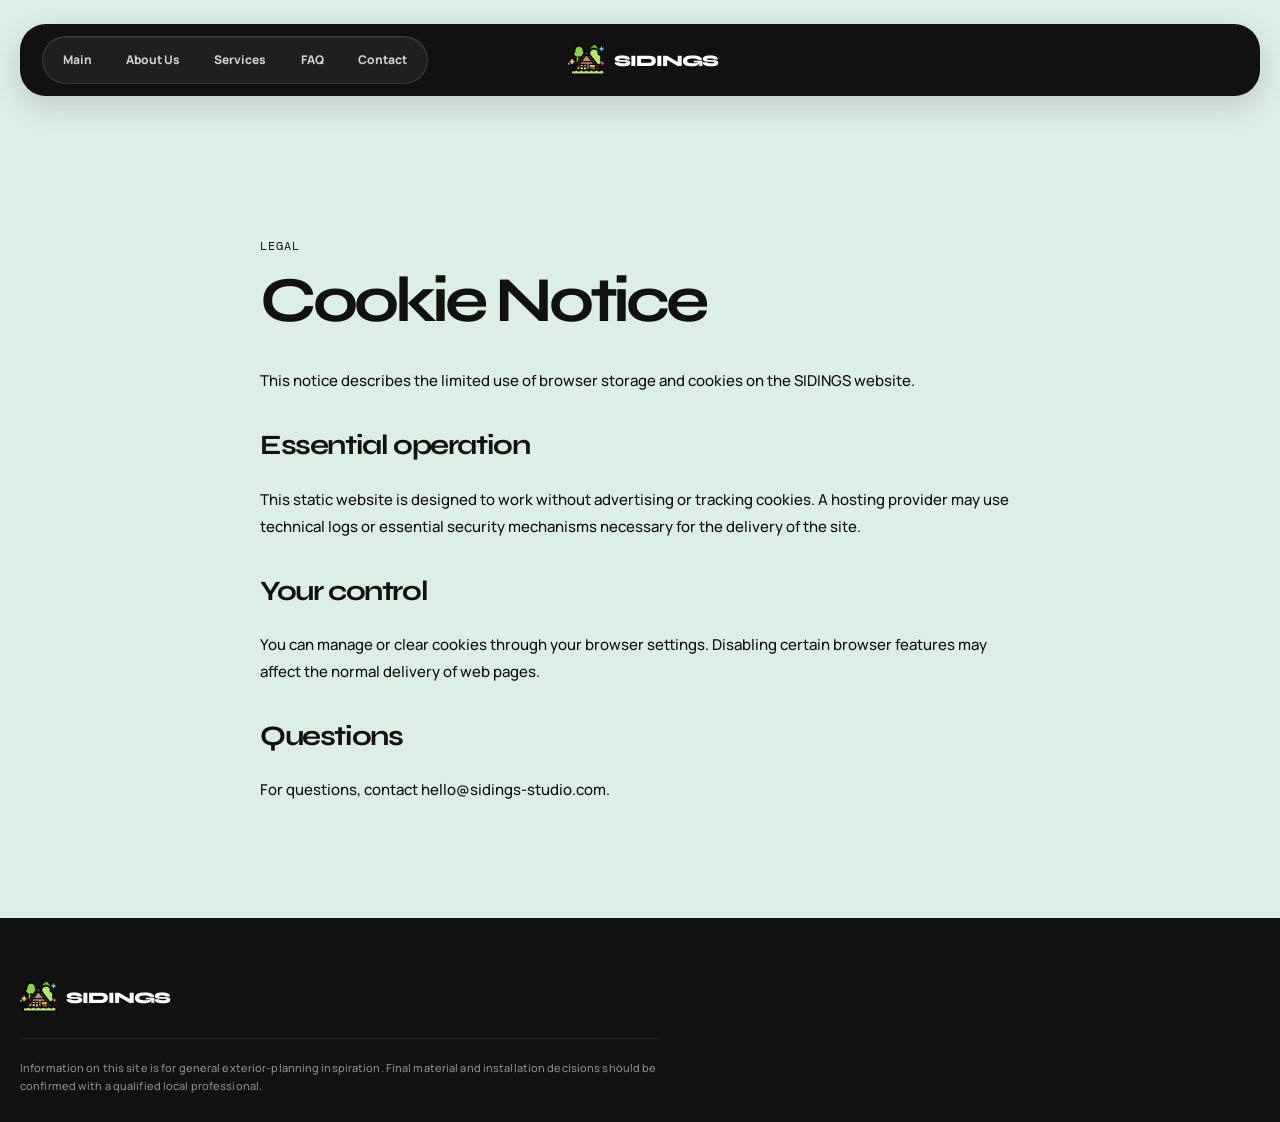
==== cookies.html @ 1903ebdb "+" ====
<!doctype html><html lang="en"><head><meta charset="utf-8"><meta name="viewport" content="width=device-width,initial-scale=1"><link rel="icon" data-favicon href="[data-uri]"><link rel="stylesheet" href="assets/css/global.css"><link rel="stylesheet" href="assets/css/legal.css"><script src="config/config.js"></script><script defer src="assets/js/global.js"></script><title>Cookies</title></head><body data-page-title="Cookies"><header class="site-header"><div class="container"><div class="header-wrap"><nav class="nav"><a href="index.html">Main</a><a href="index.html#about">About Us</a><a href="installation.html">Services</a><a href="index.html#faq">FAQ</a><a href="index.html#contact">Contact</a></nav><a class="brand" href="index.html"><img data-logo src="[data-uri]" alt=""><span data-company></span></a><div class="header-actions"><button class="mobile-toggle" aria-label="Menu">☰</button></div></div></div></header><main class="legal"><div class="container content"><p class="eyebrow">Legal</p><h1 class="title">Cookie Notice</h1><p>This notice describes the limited use of browser storage and cookies on the <span data-company></span> website.</p><h2>Essential operation</h2><p>This static website is designed to work without advertising or tracking cookies. A hosting provider may use technical logs or essential security mechanisms necessary for the delivery of the site.</p><h2>Your control</h2><p>You can manage or clear cookies through your browser settings. Disabling certain browser features may affect the normal delivery of web pages.</p><h2>Questions</h2><p>For questions, contact <a data-email></a>.</p></div></main><footer class="site-footer"><div class="container"><a class="brand" href="index.html"><img data-logo src="[data-uri]" alt=""><span data-company></span></a><p class="disclaimer" data-disclaimer></p></div></footer></body></html>
---- assets/css/global.css ----
@import url('https://fonts.googleapis.com/css2?family=DM+Mono&family=Manrope:wght@400;500;600;700;800&family=Syne:wght@500;600;700;800&display=swap');

:root{--ink:#101110;--foam:#dcefe4;--green:#BCE290;--pink:#F3D3D7;--blue:#B4DBF1;--white:#fff;--line:rgba(16,17,16,.18);--radius:28px;--serif:'Syne',sans-serif;--sans:'Manrope',sans-serif;--mono:'DM Mono',monospace}
*{box-sizing:border-box}html{scroll-behavior:smooth;scroll-padding-top:104px;overflow-x:clip}body{margin:0;background:var(--foam);color:var(--ink);font:500 15px/1.5 var(--sans);overflow-x:clip}body.nav-open{overflow:hidden}a{color:inherit;text-decoration:none}button,input,textarea{font:inherit}button{cursor:pointer;border:0}button:disabled{cursor:not-allowed;opacity:.65}.container{width:min(1480px,calc(100% - 40px));margin:auto}.eyebrow{font:12px var(--mono);text-transform:uppercase;letter-spacing:.09em}.title{font:700 clamp(35px,5vw,80px)/.98 var(--serif);letter-spacing:-.065em;margin:0}.copy{max-width:600px;font-size:16px;line-height:1.65}.section{padding:clamp(64px,8vw,128px) 0;overflow:hidden}.section.white{background:#fff}.section.ink{background:var(--ink);color:#fff}.pill{display:inline-flex;align-items:center;gap:10px;padding:12px 19px;border-radius:999px;background:var(--green);color:var(--ink);font-size:12px;font-weight:800;text-transform:uppercase;letter-spacing:.04em;transition:padding .28s,background .28s,transform .28s}.pill:hover{padding-inline:26px;transform:translateX(3px);background:var(--blue)}.pill.dark{background:var(--ink);color:#fff}.pill.pink{background:var(--pink)}
/* shared shell */
.site-header{position:-webkit-sticky;position:sticky;top:12px;z-index:1000;padding-top:12px;pointer-events:none}.header-wrap{height:72px;background:var(--ink);border-radius:26px;display:grid;grid-template-columns:1fr auto 1fr;align-items:center;padding:0 16px 0 22px;color:#fff;box-shadow:0 10px 30px rgba(0,0,0,.14);pointer-events:auto;transition:height .25s,border-radius .25s}.site-header.compact .header-wrap{height:58px;border-radius:22px}.nav{justify-self:start;width:max-content;max-width:100%;display:flex;gap:6px;align-items:center;padding:6px;border:1px solid rgba(255,255,255,.12);border-radius:999px;background:rgba(255,255,255,.06);box-shadow:inset 0 1px 0 rgba(255,255,255,.08)}.nav a,.drop-trigger{display:inline-flex;align-items:center;justify-content:center;min-height:34px;padding:0 clamp(10px,1.1vw,17px);border-radius:999px;background:transparent;color:rgba(255,255,255,.78);font-size:12px;font-weight:800;line-height:1;white-space:nowrap;transition:background .22s,color .22s,box-shadow .22s,transform .22s}.nav a:hover,.drop-trigger:hover,.nav a:focus-visible,.drop-trigger:focus-visible{background:#fff;color:var(--ink);box-shadow:0 8px 20px rgba(0,0,0,.18);outline:0;transform:translateY(-1px)}.nav a:nth-child(3n+1):hover{color:var(--ink)}.nav a:nth-child(3n+2):hover{color:var(--ink)}.nav a:nth-child(3n):hover,.drop-trigger:hover{color:var(--ink)}.brand{display:flex;align-items:center;gap:8px;font:800 16px var(--serif);letter-spacing:-.06em}.brand img{height:38px;width:38px}.header-actions{justify-self:end;display:flex;align-items:center;gap:10px}.header-cta{padding:9px 14px;font-size:10px}.search{height:36px;width:42px;border-radius:999px;background:var(--blue);color:var(--ink);font-size:17px}.dropdown{position:relative}.drop-menu{position:absolute;top:44px;left:0;width:198px;padding:8px;background:#fff;color:var(--ink);border:1px solid rgba(16,17,16,.1);border-radius:18px;box-shadow:0 18px 42px rgba(0,0,0,.18);opacity:0;transform:translateY(-7px);pointer-events:none;transition:.24s}.dropdown:hover .drop-menu,.dropdown:focus-within .drop-menu,.dropdown.open .drop-menu{opacity:1;transform:none;pointer-events:auto}.drop-menu a{display:flex;justify-content:flex-start;padding:10px 12px;font-size:12px;color:var(--ink)}.drop-menu a:hover,.drop-menu a:focus-visible{background:var(--foam);box-shadow:none;transform:none}.mobile-toggle{display:none}.site-footer{background:var(--ink);color:#fff;padding:60px 0 28px}.foot-grid{display:grid;grid-template-columns:1.8fr 1fr 1fr 1.5fr;gap:35px}.foot-grid .brand{font-size:30px}.foot-grid .brand img{width:54px;height:54px}.footer-nav{display:grid;gap:8px;font-size:13px}.footer-label{color:var(--blue);font:11px var(--mono);text-transform:uppercase}.disclaimer{margin:22px 0 0;padding-top:20px;border-top:1px solid rgba(255,255,255,.08);max-width:640px;font-size:11px;line-height:1.6;letter-spacing:.01em;color:#8a8a8a}.foot-bottom{margin-top:45px;padding-top:17px;border-top:1px solid #444;display:flex;justify-content:space-between;color:#aaa;font-size:11px}

@media(max-width:850px){html{scroll-padding-top:78px}.container{width:min(100% - 24px,1480px)}.site-header{top:0;padding-top:7px}.header-wrap{height:59px;padding:0 12px;grid-template-columns:1fr auto 1fr}.nav{display:none;position:absolute;top:67px;left:0;right:0;width:auto;max-width:none;background:var(--ink);padding:20px;border-radius:18px;flex-direction:column;align-items:flex-start}.nav.open{display:flex}.nav.open .dropdown{width:100%}.nav.open .drop-menu{position:static;width:100%;margin-top:6px}.mobile-toggle{display:block;background:none;color:#fff;font-size:21px}.header-actions .header-cta{display:none}.brand img{height:34px}.foot-grid{grid-template-columns:1fr 1fr;gap:28px}.foot-grid>div:first-child{grid-column:1/-1}}@media(max-width:480px){.header-actions{gap:2px}.search{width:35px;height:33px}.brand{font-size:14px}.foot-grid{grid-template-columns:1fr}.foot-bottom{gap:8px;flex-direction:column}.title{font-size:39px}}
---- assets/css/legal.css ----
/* legal */
.legal{padding:140px 0 100px}.legal .content{max-width:760px}.legal h1{margin-bottom:35px}.legal h2{font:700 28px var(--serif);letter-spacing:-.05em;margin-top:34px}.legal p{line-height:1.8}

@media(max-width:850px){.legal{padding-top:110px}}
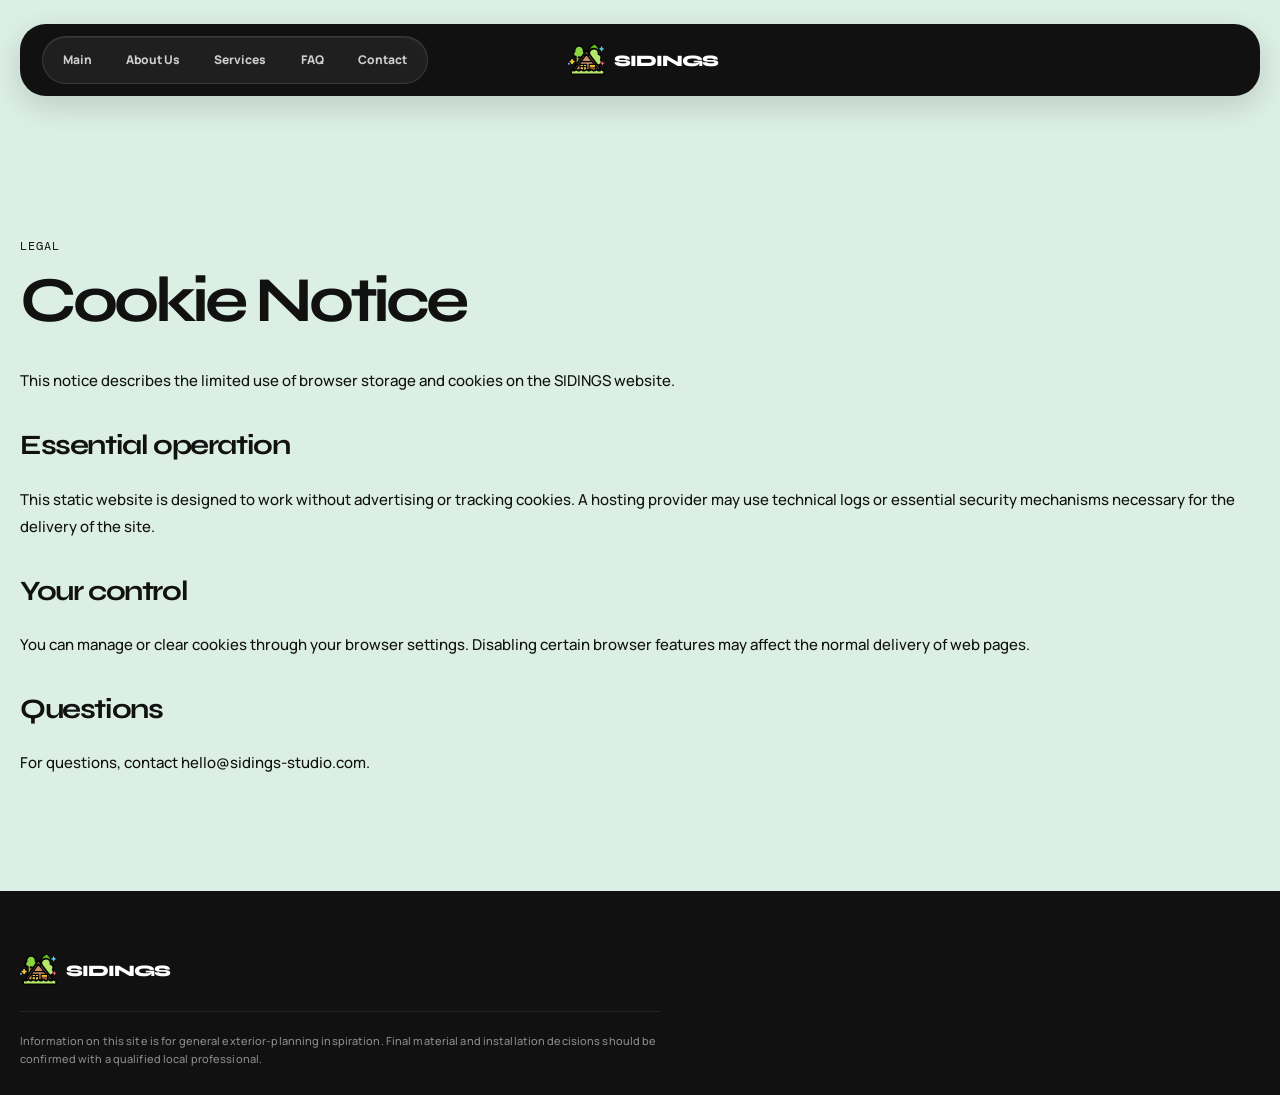
==== commit e1804f3f: "+" ====
--- a/cookies.html
+++ b/cookies.html
@@ -1 +1 @@
-<!doctype html><html lang="en"><head><meta charset="utf-8"><meta name="viewport" content="width=device-width,initial-scale=1"><link rel="icon" data-favicon href="[data-uri]"><link rel="stylesheet" href="assets/css/global.css"><link rel="stylesheet" href="assets/css/legal.css"><script src="config/config.js"></script><script defer src="assets/js/global.js"></script><title>Cookies</title></head><body data-page-title="Cookies"><header class="site-header"><div class="container"><div class="header-wrap"><nav class="nav"><a href="index.html">Main</a><a href="index.html#about">About Us</a><a href="installation.html">Services</a><a href="index.html#faq">FAQ</a><a href="index.html#contact">Contact</a></nav><a class="brand" href="index.html"><img data-logo src="[data-uri]" alt=""><span data-company></span></a><div class="header-actions"><button class="mobile-toggle" aria-label="Menu">☰</button></div></div></div></header><main class="legal"><div class="container content"><p class="eyebrow">Legal</p><h1 class="title">Cookie Notice</h1><p>This notice describes the limited use of browser storage and cookies on the <span data-company></span> website.</p><h2>Essential operation</h2><p>This static website is designed to work without advertising or tracking cookies. A hosting provider may use technical logs or essential security mechanisms necessary for the delivery of the site.</p><h2>Your control</h2><p>You can manage or clear cookies through your browser settings. Disabling certain browser features may affect the normal delivery of web pages.</p><h2>Questions</h2><p>For questions, contact <a data-email></a>.</p></div></main><footer class="site-footer"><div class="container"><a class="brand" href="index.html"><img data-logo src="[data-uri]" alt=""><span data-company></span></a><p class="disclaimer" data-disclaimer></p></div></footer></body></html>
+<!doctype html><html lang="en"><head><meta charset="utf-8"><meta name="viewport" content="width=device-width,initial-scale=1"><link rel="icon" data-favicon href="assets/icons/favicon.svg"><link rel="preconnect" href="https://fonts.googleapis.com"><link rel="preconnect" href="https://fonts.gstatic.com" crossorigin><link rel="stylesheet" href="https://fonts.googleapis.com/css2?family=DM+Mono&family=Manrope:wght@500;700;800&family=Syne:wght@600;700;800&display=swap"><link rel="stylesheet" href="assets/css/global.css"><link rel="stylesheet" href="assets/css/legal.css"><script defer src="config/config.js"></script><script defer src="assets/js/global.js"></script><title>Cookies</title></head><body data-page-title="Cookies"><header class="site-header"><div class="container"><div class="header-wrap"><nav class="nav"><a href="index.html">Main</a><a href="index.html#about">About Us</a><div class="dropdown"><button class="drop-trigger" type="button">Services</button><div class="drop-menu"><a href="installation.html">Siding Installation</a><a href="repair.html">Siding Repair</a></div></div><a href="index.html#faq">FAQ</a><a href="index.html#contact">Contact</a></nav><a class="brand" href="index.html"><img data-logo src="assets/icons/logo.svg" width="38" height="38" alt=""><span data-company>SIDINGS</span></a><div class="header-actions"><button class="mobile-toggle" type="button" aria-label="Menu">☰</button></div></div></div></header><main class="legal"><div class="container content"><p class="eyebrow">Legal</p><h1 class="title">Cookie Notice</h1><p>This notice describes the limited use of browser storage and cookies on the <span data-company>SIDINGS</span> website.</p><h2>Essential operation</h2><p>This static website is designed to work without advertising or tracking cookies. A hosting provider may use technical logs or essential security mechanisms necessary for the delivery of the site.</p><h2>Your control</h2><p>You can manage or clear cookies through your browser settings. Disabling certain browser features may affect the normal delivery of web pages.</p><h2>Questions</h2><p>For questions, contact <a data-email></a>.</p></div></main><footer class="site-footer"><div class="container"><a class="brand" href="index.html"><img data-logo src="assets/icons/logo.svg" width="38" height="38" loading="lazy" alt=""><span data-company>SIDINGS</span></a><p class="disclaimer" data-disclaimer></p></div></footer></body></html>
--- a/assets/css/global.css
+++ b/assets/css/global.css
@@ -1,8 +1,12 @@
-@import url('https://fonts.googleapis.com/css2?family=DM+Mono&family=Manrope:wght@400;500;600;700;800&family=Syne:wght@500;600;700;800&display=swap');
-
 :root{--ink:#101110;--foam:#dcefe4;--green:#BCE290;--pink:#F3D3D7;--blue:#B4DBF1;--white:#fff;--line:rgba(16,17,16,.18);--radius:28px;--serif:'Syne',sans-serif;--sans:'Manrope',sans-serif;--mono:'DM Mono',monospace}
 *{box-sizing:border-box}html{scroll-behavior:smooth;scroll-padding-top:104px;overflow-x:clip}body{margin:0;background:var(--foam);color:var(--ink);font:500 15px/1.5 var(--sans);overflow-x:clip}body.nav-open{overflow:hidden}a{color:inherit;text-decoration:none}button,input,textarea{font:inherit}button{cursor:pointer;border:0}button:disabled{cursor:not-allowed;opacity:.65}.container{width:min(1480px,calc(100% - 40px));margin:auto}.eyebrow{font:12px var(--mono);text-transform:uppercase;letter-spacing:.09em}.title{font:700 clamp(35px,5vw,80px)/.98 var(--serif);letter-spacing:-.065em;margin:0}.copy{max-width:600px;font-size:16px;line-height:1.65}.section{padding:clamp(64px,8vw,128px) 0;overflow:hidden}.section.white{background:#fff}.section.ink{background:var(--ink);color:#fff}.pill{display:inline-flex;align-items:center;gap:10px;padding:12px 19px;border-radius:999px;background:var(--green);color:var(--ink);font-size:12px;font-weight:800;text-transform:uppercase;letter-spacing:.04em;transition:padding .28s,background .28s,transform .28s}.pill:hover{padding-inline:26px;transform:translateX(3px);background:var(--blue)}.pill.dark{background:var(--ink);color:#fff}.pill.pink{background:var(--pink)}
 /* shared shell */
 .site-header{position:-webkit-sticky;position:sticky;top:12px;z-index:1000;padding-top:12px;pointer-events:none}.header-wrap{height:72px;background:var(--ink);border-radius:26px;display:grid;grid-template-columns:1fr auto 1fr;align-items:center;padding:0 16px 0 22px;color:#fff;box-shadow:0 10px 30px rgba(0,0,0,.14);pointer-events:auto;transition:height .25s,border-radius .25s}.site-header.compact .header-wrap{height:58px;border-radius:22px}.nav{justify-self:start;width:max-content;max-width:100%;display:flex;gap:6px;align-items:center;padding:6px;border:1px solid rgba(255,255,255,.12);border-radius:999px;background:rgba(255,255,255,.06);box-shadow:inset 0 1px 0 rgba(255,255,255,.08)}.nav a,.drop-trigger{display:inline-flex;align-items:center;justify-content:center;min-height:34px;padding:0 clamp(10px,1.1vw,17px);border-radius:999px;background:transparent;color:rgba(255,255,255,.78);font-size:12px;font-weight:800;line-height:1;white-space:nowrap;transition:background .22s,color .22s,box-shadow .22s,transform .22s}.nav a:hover,.drop-trigger:hover,.nav a:focus-visible,.drop-trigger:focus-visible{background:#fff;color:var(--ink);box-shadow:0 8px 20px rgba(0,0,0,.18);outline:0;transform:translateY(-1px)}.nav a:nth-child(3n+1):hover{color:var(--ink)}.nav a:nth-child(3n+2):hover{color:var(--ink)}.nav a:nth-child(3n):hover,.drop-trigger:hover{color:var(--ink)}.brand{display:flex;align-items:center;gap:8px;font:800 16px var(--serif);letter-spacing:-.06em}.brand img{height:38px;width:38px}.header-actions{justify-self:end;display:flex;align-items:center;gap:10px}.header-cta{padding:9px 14px;font-size:10px}.search{height:36px;width:42px;border-radius:999px;background:var(--blue);color:var(--ink);font-size:17px}.dropdown{position:relative}.drop-menu{position:absolute;top:44px;left:0;width:198px;padding:8px;background:#fff;color:var(--ink);border:1px solid rgba(16,17,16,.1);border-radius:18px;box-shadow:0 18px 42px rgba(0,0,0,.18);opacity:0;transform:translateY(-7px);pointer-events:none;transition:.24s}.dropdown:hover .drop-menu,.dropdown:focus-within .drop-menu,.dropdown.open .drop-menu{opacity:1;transform:none;pointer-events:auto}.drop-menu a{display:flex;justify-content:flex-start;padding:10px 12px;font-size:12px;color:var(--ink)}.drop-menu a:hover,.drop-menu a:focus-visible{background:var(--foam);box-shadow:none;transform:none}.mobile-toggle{display:none}.site-footer{background:var(--ink);color:#fff;padding:60px 0 28px}.foot-grid{display:grid;grid-template-columns:1.8fr 1fr 1fr 1.5fr;gap:35px}.foot-grid .brand{font-size:30px}.foot-grid .brand img{width:54px;height:54px}.footer-nav{display:grid;gap:8px;font-size:13px}.footer-label{color:var(--blue);font:11px var(--mono);text-transform:uppercase}.disclaimer{margin:22px 0 0;padding-top:20px;border-top:1px solid rgba(255,255,255,.08);max-width:640px;font-size:11px;line-height:1.6;letter-spacing:.01em;color:#8a8a8a}.foot-bottom{margin-top:45px;padding-top:17px;border-top:1px solid #444;display:flex;justify-content:space-between;color:#aaa;font-size:11px}
 
 @media(max-width:850px){html{scroll-padding-top:78px}.container{width:min(100% - 24px,1480px)}.site-header{top:0;padding-top:7px}.header-wrap{height:59px;padding:0 12px;grid-template-columns:1fr auto 1fr}.nav{display:none;position:absolute;top:67px;left:0;right:0;width:auto;max-width:none;background:var(--ink);padding:20px;border-radius:18px;flex-direction:column;align-items:flex-start}.nav.open{display:flex}.nav.open .dropdown{width:100%}.nav.open .drop-menu{position:static;width:100%;margin-top:6px}.mobile-toggle{display:block;background:none;color:#fff;font-size:21px}.header-actions .header-cta{display:none}.brand img{height:34px}.foot-grid{grid-template-columns:1fr 1fr;gap:28px}.foot-grid>div:first-child{grid-column:1/-1}}@media(max-width:480px){.header-actions{gap:2px}.search{width:35px;height:33px}.brand{font-size:14px}.foot-grid{grid-template-columns:1fr}.foot-bottom{gap:8px;flex-direction:column}.title{font-size:39px}}
+
+img,svg,video,canvas{max-width:100%}img,video{height:auto}.container,.header-wrap,.nav,.dropdown,.drop-menu,.foot-grid,.footer-nav{min-width:0}a,button,input,textarea,select{max-width:100%;overflow-wrap:anywhere}input,textarea,select{width:100%;min-width:0}.pill,.control,.circle-btn,.mobile-toggle,.search{flex:0 0 auto}.nav-open{overflow:hidden}.nav-open body,body.nav-open{position:fixed;inset:0;width:100%;overflow:hidden}.site-header .container{position:relative}.header-wrap{position:relative;z-index:1003}
+
+.brand,.brand span{white-space:nowrap;overflow-wrap:normal}.brand{min-width:0}
+
+@media(max-width:1024px){html{scroll-padding-top:78px}.container{width:min(100% - 24px,1480px)}.site-header{top:0;padding-top:7px}.header-wrap{height:59px;padding:0 12px;grid-template-columns:auto minmax(0,1fr) auto}.header-wrap>.brand{grid-column:1;justify-self:start}.header-actions{grid-column:3}.nav{display:none;position:fixed;inset:0;width:100%;max-width:none;height:100dvh;max-height:100dvh;overflow-y:auto;overscroll-behavior:contain;background:var(--ink);padding:92px 20px 28px;border:0;border-radius:0;box-shadow:none;flex-direction:column;align-items:center;justify-content:flex-start;gap:10px;text-align:center}.nav.open{display:flex}.nav a,.drop-trigger{width:auto;min-width:170px;max-width:calc(100dvw - 40px);min-height:42px;padding-inline:18px;text-align:center;white-space:normal}.nav.open .dropdown{width:min(280px,calc(100dvw - 40px));display:grid;justify-items:center}.nav.open .drop-menu{position:static;width:100%;max-width:100%;margin-top:6px;border-radius:14px;text-align:center;transform:none}.nav.open .drop-menu a{justify-content:center;min-width:0;width:100%}.mobile-toggle{display:block;background:none;color:#fff;font-size:21px}.header-actions .header-cta{display:none}.brand img{height:34px}.title,.hero h1,.service-hero h1{text-align:center;max-width:min(100%,920px);margin-inline:auto;overflow-wrap:normal}.copy,.page-intro{margin-inline:auto;text-align:center}.foot-grid{grid-template-columns:1fr 1fr;gap:28px}.foot-grid>div:first-child{grid-column:1/-1}.disclaimer,.footer-nav a{overflow-wrap:anywhere}}@media(max-width:480px){.title{font-size:clamp(35px,10vw,39px);line-height:1}.nav{padding-inline:16px}.nav a,.drop-trigger{max-width:calc(100dvw - 32px)}.foot-grid{grid-template-columns:1fr}.foot-bottom{gap:8px;flex-direction:column}}
--- a/assets/css/legal.css
+++ b/assets/css/legal.css
@@ -2,3 +2,5 @@
 .legal{padding:140px 0 100px}.legal .content{max-width:760px}.legal h1{margin-bottom:35px}.legal h2{font:700 28px var(--serif);letter-spacing:-.05em;margin-top:34px}.legal p{line-height:1.8}
 
 @media(max-width:850px){.legal{padding-top:110px}}
+
+.legal,.legal .content{min-width:0;max-width:100%}.legal p,.legal a,.legal h1,.legal h2{overflow-wrap:anywhere}@media(max-width:1024px){.legal{text-align:center}.legal .content{margin-inline:auto}.legal h1,.legal h2{text-align:center}}@media(max-width:480px){.legal{padding:104px 0 74px}.legal h2{font-size:24px}}
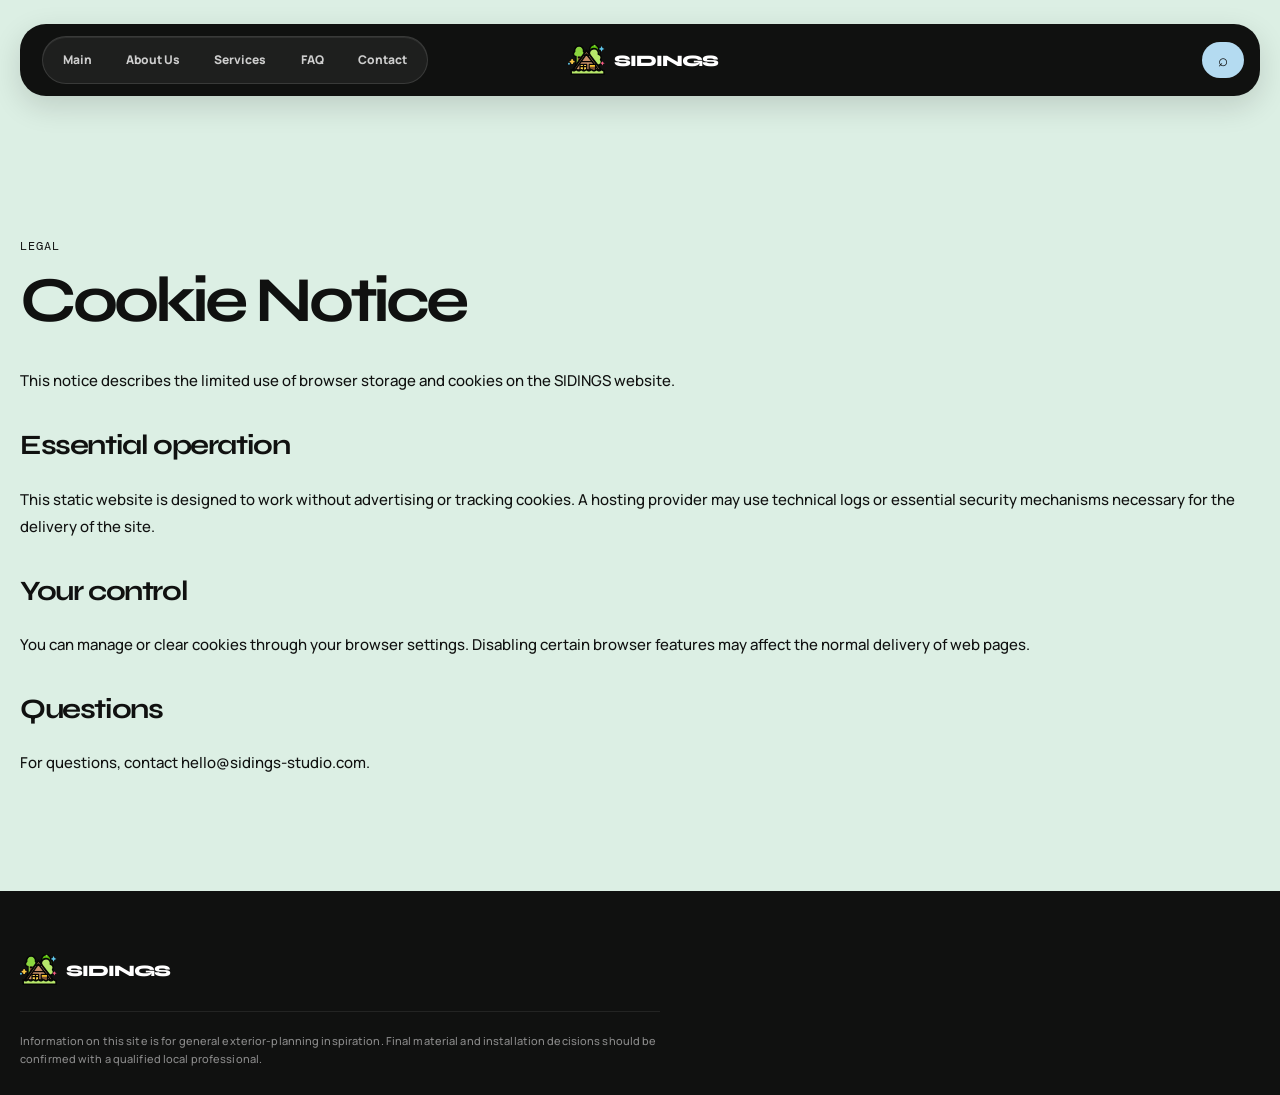
==== commit ab74aae9: "!" ====
--- a/cookies.html
+++ b/cookies.html
@@ -1 +1 @@
-<!doctype html><html lang="en"><head><meta charset="utf-8"><meta name="viewport" content="width=device-width,initial-scale=1"><link rel="icon" data-favicon href="assets/icons/favicon.svg"><link rel="preconnect" href="https://fonts.googleapis.com"><link rel="preconnect" href="https://fonts.gstatic.com" crossorigin><link rel="stylesheet" href="https://fonts.googleapis.com/css2?family=DM+Mono&family=Manrope:wght@500;700;800&family=Syne:wght@600;700;800&display=swap"><link rel="stylesheet" href="assets/css/global.css"><link rel="stylesheet" href="assets/css/legal.css"><script defer src="config/config.js"></script><script defer src="assets/js/global.js"></script><title>Cookies</title></head><body data-page-title="Cookies"><header class="site-header"><div class="container"><div class="header-wrap"><nav class="nav"><a href="index.html">Main</a><a href="index.html#about">About Us</a><div class="dropdown"><button class="drop-trigger" type="button">Services</button><div class="drop-menu"><a href="installation.html">Siding Installation</a><a href="repair.html">Siding Repair</a></div></div><a href="index.html#faq">FAQ</a><a href="index.html#contact">Contact</a></nav><a class="brand" href="index.html"><img data-logo src="assets/icons/logo.svg" width="38" height="38" alt=""><span data-company>SIDINGS</span></a><div class="header-actions"><button class="mobile-toggle" type="button" aria-label="Menu">☰</button></div></div></div></header><main class="legal"><div class="container content"><p class="eyebrow">Legal</p><h1 class="title">Cookie Notice</h1><p>This notice describes the limited use of browser storage and cookies on the <span data-company>SIDINGS</span> website.</p><h2>Essential operation</h2><p>This static website is designed to work without advertising or tracking cookies. A hosting provider may use technical logs or essential security mechanisms necessary for the delivery of the site.</p><h2>Your control</h2><p>You can manage or clear cookies through your browser settings. Disabling certain browser features may affect the normal delivery of web pages.</p><h2>Questions</h2><p>For questions, contact <a data-email></a>.</p></div></main><footer class="site-footer"><div class="container"><a class="brand" href="index.html"><img data-logo src="assets/icons/logo.svg" width="38" height="38" loading="lazy" alt=""><span data-company>SIDINGS</span></a><p class="disclaimer" data-disclaimer></p></div></footer></body></html>
+<!doctype html><html lang="en"><head><meta charset="utf-8"><meta name="viewport" content="width=device-width,initial-scale=1"><link rel="icon" data-favicon href="assets/icons/favicon.svg"><link rel="preconnect" href="https://fonts.googleapis.com"><link rel="preconnect" href="https://fonts.gstatic.com" crossorigin><link rel="stylesheet" href="https://fonts.googleapis.com/css2?family=DM+Mono&family=Manrope:wght@500;700;800&family=Syne:wght@600;700;800&display=swap"><link rel="stylesheet" href="assets/css/global.css"><link rel="stylesheet" href="assets/css/legal.css"><script defer src="config/config.js"></script><script defer src="assets/js/global.js"></script><title>Cookies</title></head><body data-page-title="Cookies"><header class="site-header"><div class="container"><div class="header-wrap"><nav class="nav"><a href="index.html">Main</a><a href="index.html#about">About Us</a><div class="dropdown"><button class="drop-trigger" type="button">Services</button><div class="drop-menu"><a href="installation.html">Siding Installation</a><a href="repair.html">Siding Repair</a></div></div><a href="index.html#faq">FAQ</a><a href="index.html#contact">Contact</a></nav><a class="brand" href="index.html"><img data-logo src="assets/icons/logo.svg" width="38" height="38" alt=""><span data-company>SIDINGS</span></a><div class="header-actions"><button class="search" type="button" aria-label="Search site">⌕</button><button class="mobile-toggle" type="button" aria-label="Menu">☰</button></div></div></div></header><main class="legal"><div class="container content"><p class="eyebrow">Legal</p><h1 class="title">Cookie Notice</h1><p>This notice describes the limited use of browser storage and cookies on the <span data-company>SIDINGS</span> website.</p><h2>Essential operation</h2><p>This static website is designed to work without advertising or tracking cookies. A hosting provider may use technical logs or essential security mechanisms necessary for the delivery of the site.</p><h2>Your control</h2><p>You can manage or clear cookies through your browser settings. Disabling certain browser features may affect the normal delivery of web pages.</p><h2>Questions</h2><p>For questions, contact <a data-email></a>.</p></div></main><footer class="site-footer"><div class="container"><a class="brand" href="index.html"><img data-logo src="assets/icons/logo.svg" width="38" height="38" loading="lazy" alt=""><span data-company>SIDINGS</span></a><p class="disclaimer" data-disclaimer></p></div></footer></body></html>
--- a/assets/css/global.css
+++ b/assets/css/global.css
@@ -10,3 +10,5 @@
 .brand,.brand span{white-space:nowrap;overflow-wrap:normal}.brand{min-width:0}
 
 @media(max-width:1024px){html{scroll-padding-top:78px}.container{width:min(100% - 24px,1480px)}.site-header{top:0;padding-top:7px}.header-wrap{height:59px;padding:0 12px;grid-template-columns:auto minmax(0,1fr) auto}.header-wrap>.brand{grid-column:1;justify-self:start}.header-actions{grid-column:3}.nav{display:none;position:fixed;inset:0;width:100%;max-width:none;height:100dvh;max-height:100dvh;overflow-y:auto;overscroll-behavior:contain;background:var(--ink);padding:92px 20px 28px;border:0;border-radius:0;box-shadow:none;flex-direction:column;align-items:center;justify-content:flex-start;gap:10px;text-align:center}.nav.open{display:flex}.nav a,.drop-trigger{width:auto;min-width:170px;max-width:calc(100dvw - 40px);min-height:42px;padding-inline:18px;text-align:center;white-space:normal}.nav.open .dropdown{width:min(280px,calc(100dvw - 40px));display:grid;justify-items:center}.nav.open .drop-menu{position:static;width:100%;max-width:100%;margin-top:6px;border-radius:14px;text-align:center;transform:none}.nav.open .drop-menu a{justify-content:center;min-width:0;width:100%}.mobile-toggle{display:block;background:none;color:#fff;font-size:21px}.header-actions .header-cta{display:none}.brand img{height:34px}.title,.hero h1,.service-hero h1{text-align:center;max-width:min(100%,920px);margin-inline:auto;overflow-wrap:normal}.copy,.page-intro{margin-inline:auto;text-align:center}.foot-grid{grid-template-columns:1fr 1fr;gap:28px}.foot-grid>div:first-child{grid-column:1/-1}.disclaimer,.footer-nav a{overflow-wrap:anywhere}}@media(max-width:480px){.title{font-size:clamp(35px,10vw,39px);line-height:1}.nav{padding-inline:16px}.nav a,.drop-trigger{max-width:calc(100dvw - 32px)}.foot-grid{grid-template-columns:1fr}.foot-bottom{gap:8px;flex-direction:column}}
+
+.search-overlay{position:fixed;inset:0;z-index:2200;display:grid;place-items:center;padding:clamp(18px,4vw,46px);background:rgba(16,17,16,.42);backdrop-filter:blur(14px) saturate(1.05);-webkit-backdrop-filter:blur(14px) saturate(1.05);opacity:0;pointer-events:none;overflow:auto;transition:opacity .32s ease}.search-overlay.open{opacity:1;pointer-events:auto}.search-panel{position:relative;width:min(1040px,calc(100vw - 40px));max-height:min(760px,calc(100dvh - 56px));display:grid;grid-template-rows:auto auto minmax(0,1fr);gap:24px;padding:clamp(28px,4vw,54px);background:linear-gradient(180deg,rgba(255,255,255,.96),rgba(250,253,251,.94));color:var(--ink);border:1px solid rgba(255,255,255,.72);border-radius:28px;box-shadow:0 28px 90px rgba(16,17,16,.22),inset 0 1px 0 rgba(255,255,255,.86);overflow:hidden;transform:translateY(18px);transition:transform .34s ease}.search-overlay.open .search-panel{transform:none}.search-panel:before{content:"";position:absolute;inset:0;border-radius:inherit;border:1px solid rgba(16,17,16,.08);pointer-events:none}.search-lucide{fill:none;stroke:currentColor;stroke-width:1.8;stroke-linecap:round;stroke-linejoin:round}.search-close{position:absolute;top:clamp(18px,2.4vw,28px);right:clamp(18px,2.4vw,28px);z-index:2;width:44px;height:44px;display:grid;place-items:center;border-radius:50%;background:rgba(16,17,16,.05);color:var(--ink);border:1px solid rgba(16,17,16,.09);transition:background .24s ease,color .24s ease,transform .24s ease}.search-close:hover,.search-close:focus-visible{background:var(--ink);color:#fff;outline:0;transform:translateY(-1px)}.search-head{display:grid;gap:8px;padding-right:58px}.search-kicker{margin:0;font:11px var(--mono);text-transform:uppercase;letter-spacing:.12em;color:rgba(16,17,16,.5)}.search-head h2{margin:0;font:800 clamp(38px,6vw,78px)/.92 var(--serif);letter-spacing:-.06em}.search-field{position:relative;display:grid;grid-template-columns:auto minmax(0,1fr) auto;align-items:center;gap:14px;height:clamp(64px,7vw,76px);padding:0 18px 0 24px;border:1px solid rgba(16,17,16,.12);border-radius:999px;background:rgba(220,239,228,.68);box-shadow:inset 0 1px 0 rgba(255,255,255,.72);transition:border-color .24s ease,background .24s ease,box-shadow .24s ease}.search-field:focus-within{border-color:rgba(16,17,16,.48);background:rgba(255,255,255,.9);box-shadow:0 0 0 5px rgba(180,219,241,.34),inset 0 1px 0 rgba(255,255,255,.9)}.search-field>.search-lucide{color:rgba(16,17,16,.52)}.search-input{height:100%;border:0;border-radius:0;padding:0;background:transparent;color:var(--ink);font-size:clamp(19px,2vw,26px);font-weight:700;letter-spacing:0;outline:0}.search-input::-webkit-search-cancel-button{display:none}.search-input::placeholder{color:rgba(16,17,16,.38)}.search-field kbd{display:inline-flex;align-items:center;justify-content:center;min-width:42px;height:28px;padding:0 10px;border:1px solid rgba(16,17,16,.13);border-radius:999px;background:rgba(255,255,255,.54);box-shadow:none;color:rgba(16,17,16,.48);font:10px var(--mono);letter-spacing:.1em}.search-results{min-height:96px;overflow:auto;display:grid;align-content:start;padding:4px 2px 0}.search-results:not(.quick){border-top:1px solid rgba(16,17,16,.1)}.search-results-label{margin:0 0 12px;font:11px var(--mono);text-transform:uppercase;letter-spacing:.12em;color:rgba(16,17,16,.5)}.search-result{width:100%;min-height:68px;display:grid;grid-template-columns:minmax(0,1fr) auto;align-items:center;gap:18px;padding:18px 8px;border:0;border-bottom:1px solid rgba(16,17,16,.1);border-radius:0;background:transparent;color:var(--ink);text-align:left;transition:background .26s ease,padding .26s ease}.search-result:last-child{border-bottom:0}.search-result>span:first-child{display:grid;gap:5px;min-width:0;transition:transform .26s ease}.search-result strong{font-size:clamp(18px,1.7vw,24px);line-height:1.08;letter-spacing:-.035em}.search-result small{font-size:13px;line-height:1.5;color:rgba(16,17,16,.56);font-weight:500}.search-result-meta{display:flex;align-items:center;gap:12px;color:rgba(16,17,16,.46);transition:color .26s ease,transform .26s ease}.search-result em{flex:0 0 auto;font:11px var(--mono);text-transform:uppercase;letter-spacing:.07em;font-style:normal}.result-arrow{transition:transform .26s ease}.search-result.active,.search-result:hover,.search-result:focus-visible{background:rgba(180,219,241,.18);outline:0;padding-inline:18px}.search-result.active>span:first-child,.search-result:hover>span:first-child,.search-result:focus-visible>span:first-child{transform:translateX(4px)}.search-result.active .search-result-meta,.search-result:hover .search-result-meta,.search-result:focus-visible .search-result-meta{color:var(--ink);transform:translateX(3px)}.search-result.active .result-arrow,.search-result:hover .result-arrow,.search-result:focus-visible .result-arrow{transform:translate(3px,-3px)}.search-results.quick{display:flex;flex-wrap:wrap;align-content:start;align-items:center;gap:10px 12px;overflow:auto}.search-results.quick .search-results-label{flex:0 0 100%;margin-bottom:2px}.search-results.quick .search-result{width:auto;min-height:38px;display:inline-flex;gap:10px;padding:10px 14px;border:1px solid rgba(16,17,16,.11);border-radius:999px;background:rgba(255,255,255,.58)}.search-results.quick .search-result small,.search-results.quick .result-arrow{display:none}.search-results.quick .search-result strong{font-size:13px;letter-spacing:0}.search-results.quick .search-result-meta{gap:0}.search-results.quick .search-result em{font-size:9px}.search-results.quick .search-result.active,.search-results.quick .search-result:hover,.search-results.quick .search-result:focus-visible{background:var(--ink);color:#fff;border-color:var(--ink);padding-inline:16px}.search-results.quick .search-result.active .search-result-meta,.search-results.quick .search-result:hover .search-result-meta,.search-results.quick .search-result:focus-visible .search-result-meta{color:rgba(255,255,255,.62);transform:none}.search-empty{margin:0;padding:34px 8px;border:0;background:transparent;color:rgba(16,17,16,.56);font-size:18px;line-height:1.5}.search-panel,.search-results,.search-field{min-width:0}.search-open{overflow:hidden}.search-open body,body.search-open{position:fixed;inset:0;width:100%;overflow:hidden}@media(max-width:760px){.search-overlay{place-items:start center;padding:14px 12px 18px}.search-panel{width:min(100%,calc(100vw - 24px));max-height:calc(100dvh - 32px);gap:18px;padding:22px 16px 18px;border-radius:22px}.search-close{top:14px;right:14px;width:40px;height:40px}.search-head{padding-right:46px}.search-head h2{font-size:clamp(36px,11vw,48px);line-height:.96}.search-field{height:62px;gap:10px;padding:0 12px 0 16px}.search-input{font-size:18px}.search-field kbd{min-width:34px;height:24px;padding:0 8px;font-size:9px}.search-result{min-height:60px;gap:12px;padding:15px 4px}.search-result strong{font-size:18px}.search-result small{font-size:12px}.search-result.active,.search-result:hover,.search-result:focus-visible{padding-inline:10px}.search-results.quick{gap:8px}.search-results.quick .search-result{padding:9px 12px}.search-results.quick .search-result strong{font-size:12px}.search-results.quick .search-result em{display:none}}
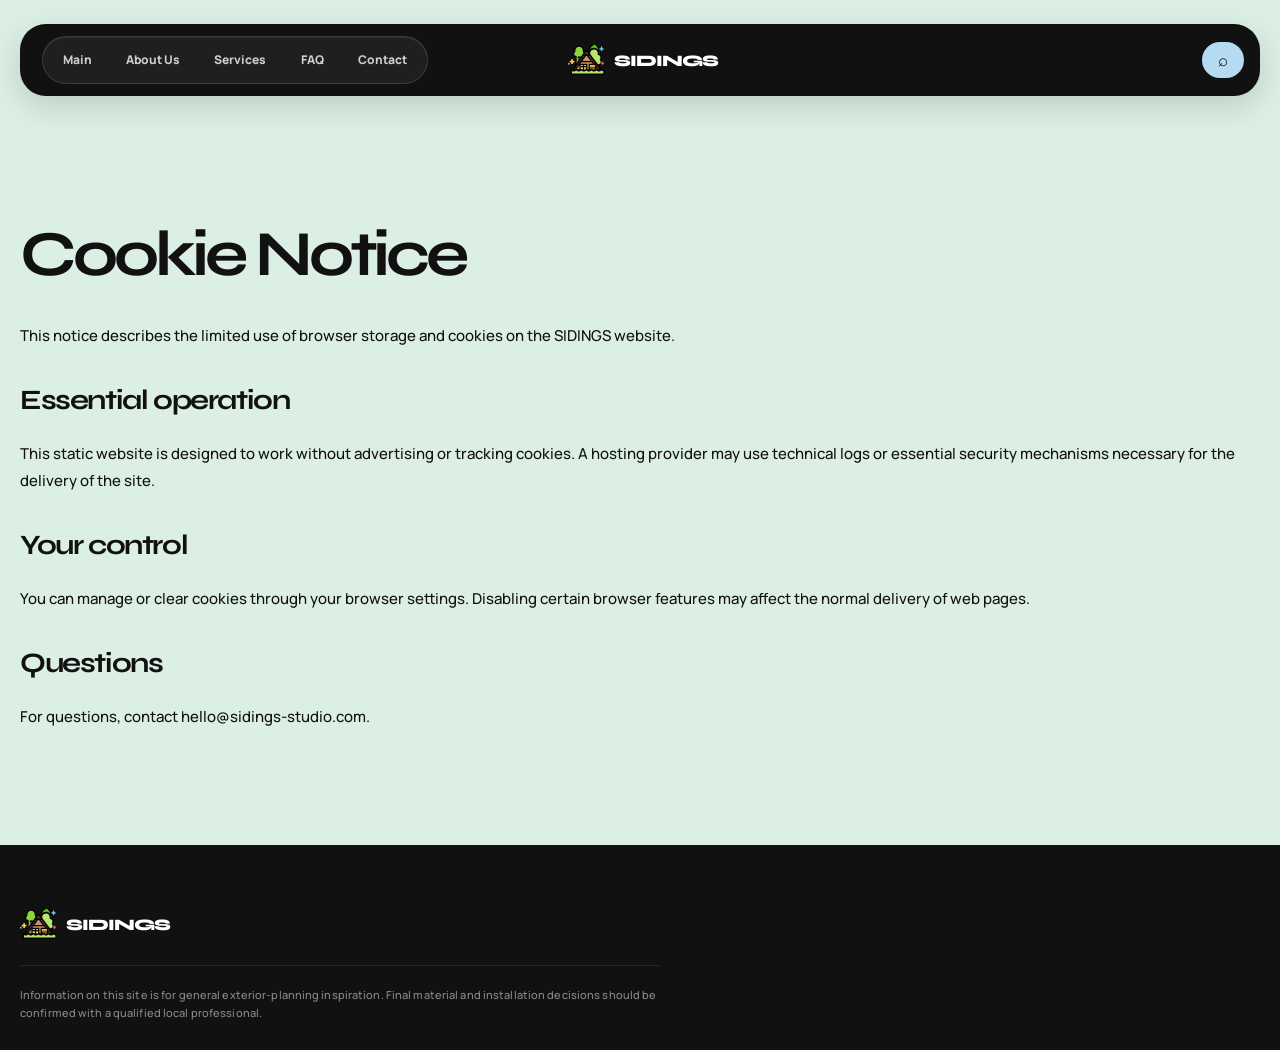
==== commit 0ee24033: "!" ====
--- a/cookies.html
+++ b/cookies.html
@@ -1 +1 @@
-<!doctype html><html lang="en"><head><meta charset="utf-8"><meta name="viewport" content="width=device-width,initial-scale=1"><link rel="icon" data-favicon href="assets/icons/favicon.svg"><link rel="preconnect" href="https://fonts.googleapis.com"><link rel="preconnect" href="https://fonts.gstatic.com" crossorigin><link rel="stylesheet" href="https://fonts.googleapis.com/css2?family=DM+Mono&family=Manrope:wght@500;700;800&family=Syne:wght@600;700;800&display=swap"><link rel="stylesheet" href="assets/css/global.css"><link rel="stylesheet" href="assets/css/legal.css"><script defer src="config/config.js"></script><script defer src="assets/js/global.js"></script><title>Cookies</title></head><body data-page-title="Cookies"><header class="site-header"><div class="container"><div class="header-wrap"><nav class="nav"><a href="index.html">Main</a><a href="index.html#about">About Us</a><div class="dropdown"><button class="drop-trigger" type="button">Services</button><div class="drop-menu"><a href="installation.html">Siding Installation</a><a href="repair.html">Siding Repair</a></div></div><a href="index.html#faq">FAQ</a><a href="index.html#contact">Contact</a></nav><a class="brand" href="index.html"><img data-logo src="assets/icons/logo.svg" width="38" height="38" alt=""><span data-company>SIDINGS</span></a><div class="header-actions"><button class="search" type="button" aria-label="Search site">⌕</button><button class="mobile-toggle" type="button" aria-label="Menu">☰</button></div></div></div></header><main class="legal"><div class="container content"><p class="eyebrow">Legal</p><h1 class="title">Cookie Notice</h1><p>This notice describes the limited use of browser storage and cookies on the <span data-company>SIDINGS</span> website.</p><h2>Essential operation</h2><p>This static website is designed to work without advertising or tracking cookies. A hosting provider may use technical logs or essential security mechanisms necessary for the delivery of the site.</p><h2>Your control</h2><p>You can manage or clear cookies through your browser settings. Disabling certain browser features may affect the normal delivery of web pages.</p><h2>Questions</h2><p>For questions, contact <a data-email></a>.</p></div></main><footer class="site-footer"><div class="container"><a class="brand" href="index.html"><img data-logo src="assets/icons/logo.svg" width="38" height="38" loading="lazy" alt=""><span data-company>SIDINGS</span></a><p class="disclaimer" data-disclaimer></p></div></footer></body></html>
+<!doctype html><html lang="en"><head><meta charset="utf-8"><meta name="viewport" content="width=device-width,initial-scale=1"><link rel="icon" data-favicon href="assets/icons/favicon.svg"><link rel="preconnect" href="https://fonts.googleapis.com"><link rel="preconnect" href="https://fonts.gstatic.com" crossorigin><link rel="stylesheet" href="https://fonts.googleapis.com/css2?family=DM+Mono&family=Manrope:wght@500;700;800&family=Syne:wght@600;700;800&display=swap"><link rel="stylesheet" href="assets/css/global.css"><link rel="stylesheet" href="assets/css/legal.css"><script defer src="config/config.js"></script><script defer src="assets/js/global.js"></script><title>Cookies</title></head><body data-page-title="Cookies"><header class="site-header"><div class="container"><div class="header-wrap"><nav class="nav"><a href="index.html">Main</a><a href="index.html#about">About Us</a><div class="dropdown"><button class="drop-trigger" type="button">Services</button><div class="drop-menu"><a href="installation.html">Siding Installation</a><a href="repair.html">Siding Repair</a></div></div><a href="index.html#faq">FAQ</a><a href="index.html#contact">Contact</a></nav><a class="brand" href="index.html"><img data-logo src="assets/icons/logo.svg" width="38" height="38" alt=""><span data-company>SIDINGS</span></a><div class="header-actions"><button class="search" type="button" aria-label="Search site">⌕</button><button class="mobile-toggle" type="button" aria-label="Menu">☰</button></div></div></div></header><main class="legal"><div class="container content"><h1 class="title">Cookie Notice</h1><p>This notice describes the limited use of browser storage and cookies on the <span data-company>SIDINGS</span> website.</p><h2>Essential operation</h2><p>This static website is designed to work without advertising or tracking cookies. A hosting provider may use technical logs or essential security mechanisms necessary for the delivery of the site.</p><h2>Your control</h2><p>You can manage or clear cookies through your browser settings. Disabling certain browser features may affect the normal delivery of web pages.</p><h2>Questions</h2><p>For questions, contact <a data-email></a>.</p></div></main><footer class="site-footer"><div class="container"><a class="brand" href="index.html"><img data-logo src="assets/icons/logo.svg" width="38" height="38" loading="lazy" alt=""><span data-company>SIDINGS</span></a><p class="disclaimer" data-disclaimer></p></div></footer></body></html>
--- a/assets/css/global.css
+++ b/assets/css/global.css
@@ -1,5 +1,5 @@
 :root{--ink:#101110;--foam:#dcefe4;--green:#BCE290;--pink:#F3D3D7;--blue:#B4DBF1;--white:#fff;--line:rgba(16,17,16,.18);--radius:28px;--serif:'Syne',sans-serif;--sans:'Manrope',sans-serif;--mono:'DM Mono',monospace}
-*{box-sizing:border-box}html{scroll-behavior:smooth;scroll-padding-top:104px;overflow-x:clip}body{margin:0;background:var(--foam);color:var(--ink);font:500 15px/1.5 var(--sans);overflow-x:clip}body.nav-open{overflow:hidden}a{color:inherit;text-decoration:none}button,input,textarea{font:inherit}button{cursor:pointer;border:0}button:disabled{cursor:not-allowed;opacity:.65}.container{width:min(1480px,calc(100% - 40px));margin:auto}.eyebrow{font:12px var(--mono);text-transform:uppercase;letter-spacing:.09em}.title{font:700 clamp(35px,5vw,80px)/.98 var(--serif);letter-spacing:-.065em;margin:0}.copy{max-width:600px;font-size:16px;line-height:1.65}.section{padding:clamp(64px,8vw,128px) 0;overflow:hidden}.section.white{background:#fff}.section.ink{background:var(--ink);color:#fff}.pill{display:inline-flex;align-items:center;gap:10px;padding:12px 19px;border-radius:999px;background:var(--green);color:var(--ink);font-size:12px;font-weight:800;text-transform:uppercase;letter-spacing:.04em;transition:padding .28s,background .28s,transform .28s}.pill:hover{padding-inline:26px;transform:translateX(3px);background:var(--blue)}.pill.dark{background:var(--ink);color:#fff}.pill.pink{background:var(--pink)}
+*{box-sizing:border-box}html{scroll-behavior:smooth;scroll-padding-top:104px;overflow-x:clip}body{margin:0;background:var(--foam);color:var(--ink);font:500 15px/1.5 var(--sans);overflow-x:clip}body.nav-open{overflow:hidden}a{color:inherit;text-decoration:none}button,input,textarea{font:inherit}button{cursor:pointer;border:0}button:disabled{cursor:not-allowed;opacity:.65}.container{width:min(1480px,calc(100% - 40px));margin:auto}.title{font:700 clamp(35px,5vw,80px)/.98 var(--serif);letter-spacing:-.065em;margin:0}.copy{max-width:600px;font-size:16px;line-height:1.65}.section{padding:clamp(64px,8vw,128px) 0;overflow:hidden}.section.white{background:#fff}.section.ink{background:var(--ink);color:#fff}.icon-arrow-up-right{width:1.15em;height:1.15em;flex-shrink:0;fill:none;stroke:currentColor;stroke-width:2;stroke-linecap:round;stroke-linejoin:round;transition:transform .28s ease}.pill{display:inline-flex;align-items:center;gap:10px;padding:12px 19px;border-radius:999px;background:var(--green);color:var(--ink);font-size:12px;font-weight:800;text-transform:uppercase;letter-spacing:.04em;transition:padding .28s,background .28s,transform .28s}.pill:hover{background:var(--blue)}.pill:hover .icon-arrow-up-right,.pill:focus-visible .icon-arrow-up-right{transform:translate(3px,-3px)}.pill.dark{background:var(--ink);color:#fff}.pill.pink{background:var(--pink)}
 /* shared shell */
 .site-header{position:-webkit-sticky;position:sticky;top:12px;z-index:1000;padding-top:12px;pointer-events:none}.header-wrap{height:72px;background:var(--ink);border-radius:26px;display:grid;grid-template-columns:1fr auto 1fr;align-items:center;padding:0 16px 0 22px;color:#fff;box-shadow:0 10px 30px rgba(0,0,0,.14);pointer-events:auto;transition:height .25s,border-radius .25s}.site-header.compact .header-wrap{height:58px;border-radius:22px}.nav{justify-self:start;width:max-content;max-width:100%;display:flex;gap:6px;align-items:center;padding:6px;border:1px solid rgba(255,255,255,.12);border-radius:999px;background:rgba(255,255,255,.06);box-shadow:inset 0 1px 0 rgba(255,255,255,.08)}.nav a,.drop-trigger{display:inline-flex;align-items:center;justify-content:center;min-height:34px;padding:0 clamp(10px,1.1vw,17px);border-radius:999px;background:transparent;color:rgba(255,255,255,.78);font-size:12px;font-weight:800;line-height:1;white-space:nowrap;transition:background .22s,color .22s,box-shadow .22s,transform .22s}.nav a:hover,.drop-trigger:hover,.nav a:focus-visible,.drop-trigger:focus-visible{background:#fff;color:var(--ink);box-shadow:0 8px 20px rgba(0,0,0,.18);outline:0;transform:translateY(-1px)}.nav a:nth-child(3n+1):hover{color:var(--ink)}.nav a:nth-child(3n+2):hover{color:var(--ink)}.nav a:nth-child(3n):hover,.drop-trigger:hover{color:var(--ink)}.brand{display:flex;align-items:center;gap:8px;font:800 16px var(--serif);letter-spacing:-.06em}.brand img{height:38px;width:38px}.header-actions{justify-self:end;display:flex;align-items:center;gap:10px}.header-cta{padding:9px 14px;font-size:10px}.search{height:36px;width:42px;border-radius:999px;background:var(--blue);color:var(--ink);font-size:17px}.dropdown{position:relative}.drop-menu{position:absolute;top:44px;left:0;width:198px;padding:8px;background:#fff;color:var(--ink);border:1px solid rgba(16,17,16,.1);border-radius:18px;box-shadow:0 18px 42px rgba(0,0,0,.18);opacity:0;transform:translateY(-7px);pointer-events:none;transition:.24s}.dropdown:hover .drop-menu,.dropdown:focus-within .drop-menu,.dropdown.open .drop-menu{opacity:1;transform:none;pointer-events:auto}.drop-menu a{display:flex;justify-content:flex-start;padding:10px 12px;font-size:12px;color:var(--ink)}.drop-menu a:hover,.drop-menu a:focus-visible{background:var(--foam);box-shadow:none;transform:none}.mobile-toggle{display:none}.site-footer{background:var(--ink);color:#fff;padding:60px 0 28px}.foot-grid{display:grid;grid-template-columns:1.8fr 1fr 1fr 1.5fr;gap:35px}.foot-grid .brand{font-size:30px}.foot-grid .brand img{width:54px;height:54px}.footer-nav{display:grid;gap:8px;font-size:13px}.footer-label{color:var(--blue);font:11px var(--mono);text-transform:uppercase}.disclaimer{margin:22px 0 0;padding-top:20px;border-top:1px solid rgba(255,255,255,.08);max-width:640px;font-size:11px;line-height:1.6;letter-spacing:.01em;color:#8a8a8a}.foot-bottom{margin-top:45px;padding-top:17px;border-top:1px solid #444;display:flex;justify-content:space-between;color:#aaa;font-size:11px}
 
@@ -11,4 +11,4 @@
 
 @media(max-width:1024px){html{scroll-padding-top:78px}.container{width:min(100% - 24px,1480px)}.site-header{top:0;padding-top:7px}.header-wrap{height:59px;padding:0 12px;grid-template-columns:auto minmax(0,1fr) auto}.header-wrap>.brand{grid-column:1;justify-self:start}.header-actions{grid-column:3}.nav{display:none;position:fixed;inset:0;width:100%;max-width:none;height:100dvh;max-height:100dvh;overflow-y:auto;overscroll-behavior:contain;background:var(--ink);padding:92px 20px 28px;border:0;border-radius:0;box-shadow:none;flex-direction:column;align-items:center;justify-content:flex-start;gap:10px;text-align:center}.nav.open{display:flex}.nav a,.drop-trigger{width:auto;min-width:170px;max-width:calc(100dvw - 40px);min-height:42px;padding-inline:18px;text-align:center;white-space:normal}.nav.open .dropdown{width:min(280px,calc(100dvw - 40px));display:grid;justify-items:center}.nav.open .drop-menu{position:static;width:100%;max-width:100%;margin-top:6px;border-radius:14px;text-align:center;transform:none}.nav.open .drop-menu a{justify-content:center;min-width:0;width:100%}.mobile-toggle{display:block;background:none;color:#fff;font-size:21px}.header-actions .header-cta{display:none}.brand img{height:34px}.title,.hero h1,.service-hero h1{text-align:center;max-width:min(100%,920px);margin-inline:auto;overflow-wrap:normal}.copy,.page-intro{margin-inline:auto;text-align:center}.foot-grid{grid-template-columns:1fr 1fr;gap:28px}.foot-grid>div:first-child{grid-column:1/-1}.disclaimer,.footer-nav a{overflow-wrap:anywhere}}@media(max-width:480px){.title{font-size:clamp(35px,10vw,39px);line-height:1}.nav{padding-inline:16px}.nav a,.drop-trigger{max-width:calc(100dvw - 32px)}.foot-grid{grid-template-columns:1fr}.foot-bottom{gap:8px;flex-direction:column}}
 
-.search-overlay{position:fixed;inset:0;z-index:2200;display:grid;place-items:center;padding:clamp(18px,4vw,46px);background:rgba(16,17,16,.42);backdrop-filter:blur(14px) saturate(1.05);-webkit-backdrop-filter:blur(14px) saturate(1.05);opacity:0;pointer-events:none;overflow:auto;transition:opacity .32s ease}.search-overlay.open{opacity:1;pointer-events:auto}.search-panel{position:relative;width:min(1040px,calc(100vw - 40px));max-height:min(760px,calc(100dvh - 56px));display:grid;grid-template-rows:auto auto minmax(0,1fr);gap:24px;padding:clamp(28px,4vw,54px);background:linear-gradient(180deg,rgba(255,255,255,.96),rgba(250,253,251,.94));color:var(--ink);border:1px solid rgba(255,255,255,.72);border-radius:28px;box-shadow:0 28px 90px rgba(16,17,16,.22),inset 0 1px 0 rgba(255,255,255,.86);overflow:hidden;transform:translateY(18px);transition:transform .34s ease}.search-overlay.open .search-panel{transform:none}.search-panel:before{content:"";position:absolute;inset:0;border-radius:inherit;border:1px solid rgba(16,17,16,.08);pointer-events:none}.search-lucide{fill:none;stroke:currentColor;stroke-width:1.8;stroke-linecap:round;stroke-linejoin:round}.search-close{position:absolute;top:clamp(18px,2.4vw,28px);right:clamp(18px,2.4vw,28px);z-index:2;width:44px;height:44px;display:grid;place-items:center;border-radius:50%;background:rgba(16,17,16,.05);color:var(--ink);border:1px solid rgba(16,17,16,.09);transition:background .24s ease,color .24s ease,transform .24s ease}.search-close:hover,.search-close:focus-visible{background:var(--ink);color:#fff;outline:0;transform:translateY(-1px)}.search-head{display:grid;gap:8px;padding-right:58px}.search-kicker{margin:0;font:11px var(--mono);text-transform:uppercase;letter-spacing:.12em;color:rgba(16,17,16,.5)}.search-head h2{margin:0;font:800 clamp(38px,6vw,78px)/.92 var(--serif);letter-spacing:-.06em}.search-field{position:relative;display:grid;grid-template-columns:auto minmax(0,1fr) auto;align-items:center;gap:14px;height:clamp(64px,7vw,76px);padding:0 18px 0 24px;border:1px solid rgba(16,17,16,.12);border-radius:999px;background:rgba(220,239,228,.68);box-shadow:inset 0 1px 0 rgba(255,255,255,.72);transition:border-color .24s ease,background .24s ease,box-shadow .24s ease}.search-field:focus-within{border-color:rgba(16,17,16,.48);background:rgba(255,255,255,.9);box-shadow:0 0 0 5px rgba(180,219,241,.34),inset 0 1px 0 rgba(255,255,255,.9)}.search-field>.search-lucide{color:rgba(16,17,16,.52)}.search-input{height:100%;border:0;border-radius:0;padding:0;background:transparent;color:var(--ink);font-size:clamp(19px,2vw,26px);font-weight:700;letter-spacing:0;outline:0}.search-input::-webkit-search-cancel-button{display:none}.search-input::placeholder{color:rgba(16,17,16,.38)}.search-field kbd{display:inline-flex;align-items:center;justify-content:center;min-width:42px;height:28px;padding:0 10px;border:1px solid rgba(16,17,16,.13);border-radius:999px;background:rgba(255,255,255,.54);box-shadow:none;color:rgba(16,17,16,.48);font:10px var(--mono);letter-spacing:.1em}.search-results{min-height:96px;overflow:auto;display:grid;align-content:start;padding:4px 2px 0}.search-results:not(.quick){border-top:1px solid rgba(16,17,16,.1)}.search-results-label{margin:0 0 12px;font:11px var(--mono);text-transform:uppercase;letter-spacing:.12em;color:rgba(16,17,16,.5)}.search-result{width:100%;min-height:68px;display:grid;grid-template-columns:minmax(0,1fr) auto;align-items:center;gap:18px;padding:18px 8px;border:0;border-bottom:1px solid rgba(16,17,16,.1);border-radius:0;background:transparent;color:var(--ink);text-align:left;transition:background .26s ease,padding .26s ease}.search-result:last-child{border-bottom:0}.search-result>span:first-child{display:grid;gap:5px;min-width:0;transition:transform .26s ease}.search-result strong{font-size:clamp(18px,1.7vw,24px);line-height:1.08;letter-spacing:-.035em}.search-result small{font-size:13px;line-height:1.5;color:rgba(16,17,16,.56);font-weight:500}.search-result-meta{display:flex;align-items:center;gap:12px;color:rgba(16,17,16,.46);transition:color .26s ease,transform .26s ease}.search-result em{flex:0 0 auto;font:11px var(--mono);text-transform:uppercase;letter-spacing:.07em;font-style:normal}.result-arrow{transition:transform .26s ease}.search-result.active,.search-result:hover,.search-result:focus-visible{background:rgba(180,219,241,.18);outline:0;padding-inline:18px}.search-result.active>span:first-child,.search-result:hover>span:first-child,.search-result:focus-visible>span:first-child{transform:translateX(4px)}.search-result.active .search-result-meta,.search-result:hover .search-result-meta,.search-result:focus-visible .search-result-meta{color:var(--ink);transform:translateX(3px)}.search-result.active .result-arrow,.search-result:hover .result-arrow,.search-result:focus-visible .result-arrow{transform:translate(3px,-3px)}.search-results.quick{display:flex;flex-wrap:wrap;align-content:start;align-items:center;gap:10px 12px;overflow:auto}.search-results.quick .search-results-label{flex:0 0 100%;margin-bottom:2px}.search-results.quick .search-result{width:auto;min-height:38px;display:inline-flex;gap:10px;padding:10px 14px;border:1px solid rgba(16,17,16,.11);border-radius:999px;background:rgba(255,255,255,.58)}.search-results.quick .search-result small,.search-results.quick .result-arrow{display:none}.search-results.quick .search-result strong{font-size:13px;letter-spacing:0}.search-results.quick .search-result-meta{gap:0}.search-results.quick .search-result em{font-size:9px}.search-results.quick .search-result.active,.search-results.quick .search-result:hover,.search-results.quick .search-result:focus-visible{background:var(--ink);color:#fff;border-color:var(--ink);padding-inline:16px}.search-results.quick .search-result.active .search-result-meta,.search-results.quick .search-result:hover .search-result-meta,.search-results.quick .search-result:focus-visible .search-result-meta{color:rgba(255,255,255,.62);transform:none}.search-empty{margin:0;padding:34px 8px;border:0;background:transparent;color:rgba(16,17,16,.56);font-size:18px;line-height:1.5}.search-panel,.search-results,.search-field{min-width:0}.search-open{overflow:hidden}.search-open body,body.search-open{position:fixed;inset:0;width:100%;overflow:hidden}@media(max-width:760px){.search-overlay{place-items:start center;padding:14px 12px 18px}.search-panel{width:min(100%,calc(100vw - 24px));max-height:calc(100dvh - 32px);gap:18px;padding:22px 16px 18px;border-radius:22px}.search-close{top:14px;right:14px;width:40px;height:40px}.search-head{padding-right:46px}.search-head h2{font-size:clamp(36px,11vw,48px);line-height:.96}.search-field{height:62px;gap:10px;padding:0 12px 0 16px}.search-input{font-size:18px}.search-field kbd{min-width:34px;height:24px;padding:0 8px;font-size:9px}.search-result{min-height:60px;gap:12px;padding:15px 4px}.search-result strong{font-size:18px}.search-result small{font-size:12px}.search-result.active,.search-result:hover,.search-result:focus-visible{padding-inline:10px}.search-results.quick{gap:8px}.search-results.quick .search-result{padding:9px 12px}.search-results.quick .search-result strong{font-size:12px}.search-results.quick .search-result em{display:none}}
+.search-overlay{position:fixed;inset:0;z-index:2200;display:grid;place-items:center;padding:clamp(18px,4vw,46px);background:rgba(16,17,16,.42);backdrop-filter:blur(14px) saturate(1.05);-webkit-backdrop-filter:blur(14px) saturate(1.05);opacity:0;pointer-events:none;overflow:auto;transition:opacity .32s ease}.search-overlay.open{opacity:1;pointer-events:auto}.search-panel{position:relative;width:min(1040px,calc(100vw - 40px));max-height:min(760px,calc(100dvh - 56px));display:grid;grid-template-rows:auto auto minmax(0,1fr);gap:24px;padding:clamp(28px,4vw,54px);background:linear-gradient(180deg,rgba(255,255,255,.96),rgba(250,253,251,.94));color:var(--ink);border:1px solid rgba(255,255,255,.72);border-radius:28px;box-shadow:0 28px 90px rgba(16,17,16,.22),inset 0 1px 0 rgba(255,255,255,.86);overflow:hidden;transform:translateY(18px);transition:transform .34s ease}.search-overlay.open .search-panel{transform:none}.search-panel:before{content:"";position:absolute;inset:0;border-radius:inherit;border:1px solid rgba(16,17,16,.08);pointer-events:none}.search-lucide{fill:none;stroke:currentColor;stroke-width:1.8;stroke-linecap:round;stroke-linejoin:round}.search-close{position:absolute;top:clamp(18px,2.4vw,28px);right:clamp(18px,2.4vw,28px);z-index:2;width:44px;height:44px;display:grid;place-items:center;border-radius:50%;background:rgba(16,17,16,.05);color:var(--ink);border:1px solid rgba(16,17,16,.09);transition:background .24s ease,color .24s ease,transform .24s ease}.search-close:hover,.search-close:focus-visible{background:var(--ink);color:#fff;outline:0;transform:translateY(-1px)}.search-head{display:grid;gap:8px;padding-right:58px}.search-kicker{margin:0;font:11px var(--mono);text-transform:uppercase;letter-spacing:.12em;color:rgba(16,17,16,.5)}.search-head h2{margin:0;font:800 clamp(38px,6vw,78px)/.92 var(--serif);letter-spacing:-.06em}.search-field{position:relative;display:grid;grid-template-columns:auto minmax(0,1fr) auto;align-items:center;gap:14px;height:clamp(64px,7vw,76px);padding:0 18px 0 24px;border:1px solid rgba(16,17,16,.12);border-radius:999px;background:rgba(220,239,228,.68);box-shadow:inset 0 1px 0 rgba(255,255,255,.72);transition:border-color .24s ease,background .24s ease,box-shadow .24s ease}.search-field:focus-within{border-color:rgba(16,17,16,.48);background:rgba(255,255,255,.9);box-shadow:0 0 0 5px rgba(180,219,241,.34),inset 0 1px 0 rgba(255,255,255,.9)}.search-field>.search-lucide{color:rgba(16,17,16,.52)}.search-input{height:100%;border:0;border-radius:0;padding:0;background:transparent;color:var(--ink);font-size:clamp(19px,2vw,26px);font-weight:700;letter-spacing:0;outline:0}.search-input::-webkit-search-cancel-button{display:none}.search-input::placeholder{color:rgba(16,17,16,.38)}.search-field kbd{display:inline-flex;align-items:center;justify-content:center;min-width:42px;height:28px;padding:0 10px;border:1px solid rgba(16,17,16,.13);border-radius:999px;background:rgba(255,255,255,.54);box-shadow:none;color:rgba(16,17,16,.48);font:10px var(--mono);letter-spacing:.1em}.search-results{min-height:96px;overflow:auto;display:grid;align-content:start;padding:4px 2px 0}.search-results:not(.quick){border-top:1px solid rgba(16,17,16,.1)}.search-results-label{margin:0 0 12px;font:11px var(--mono);text-transform:uppercase;letter-spacing:.12em;color:rgba(16,17,16,.5)}.search-result{width:100%;min-height:68px;display:grid;grid-template-columns:minmax(0,1fr) auto;align-items:center;gap:18px;padding:18px 8px;border:0;border-bottom:1px solid rgba(16,17,16,.1);border-radius:0;background:transparent;color:var(--ink);text-align:left;transition:background .26s ease,padding .26s ease}.search-result:last-child{border-bottom:0}.search-result>span:first-child{display:grid;gap:5px;min-width:0;transition:transform .26s ease}.search-result strong{font-size:clamp(18px,1.7vw,24px);line-height:1.08;letter-spacing:-.035em}.search-result small{font-size:13px;line-height:1.5;color:rgba(16,17,16,.56);font-weight:500}.search-result-meta{display:flex;align-items:center;gap:12px;color:rgba(16,17,16,.46);transition:color .26s ease,transform .26s ease}.search-result em{flex:0 0 auto;font:11px var(--mono);text-transform:uppercase;letter-spacing:.07em;font-style:normal}.result-arrow{flex-shrink:0;transition:transform .26s ease}.search-result.active,.search-result:hover,.search-result:focus-visible{background:rgba(180,219,241,.18);outline:0;padding-inline:18px}.search-result.active>span:first-child,.search-result:hover>span:first-child,.search-result:focus-visible>span:first-child{transform:translateX(4px)}.search-result.active .search-result-meta,.search-result:hover .search-result-meta,.search-result:focus-visible .search-result-meta{color:var(--ink);transform:translateX(3px)}.search-result.active .result-arrow,.search-result:hover .result-arrow,.search-result:focus-visible .result-arrow{transform:translate(3px,-3px)}.search-results.quick{display:flex;flex-wrap:wrap;align-content:start;align-items:center;gap:10px 12px;overflow:auto}.search-results.quick .search-results-label{flex:0 0 100%;margin-bottom:2px}.search-results.quick .search-result{width:auto;min-height:38px;display:inline-flex;gap:10px;padding:10px 14px;border:1px solid rgba(16,17,16,.11);border-radius:999px;background:rgba(255,255,255,.58)}.search-results.quick .search-result small,.search-results.quick .result-arrow{display:none}.search-results.quick .search-result strong{font-size:13px;letter-spacing:0}.search-results.quick .search-result-meta{gap:0}.search-results.quick .search-result em{font-size:9px}.search-results.quick .search-result.active,.search-results.quick .search-result:hover,.search-results.quick .search-result:focus-visible{background:var(--ink);color:#fff;border-color:var(--ink);padding-inline:16px}.search-results.quick .search-result.active .search-result-meta,.search-results.quick .search-result:hover .search-result-meta,.search-results.quick .search-result:focus-visible .search-result-meta{color:rgba(255,255,255,.62);transform:none}.search-empty{margin:0;padding:34px 8px;border:0;background:transparent;color:rgba(16,17,16,.56);font-size:18px;line-height:1.5}.search-panel,.search-results,.search-field{min-width:0}.search-open{overflow:hidden}.search-open body,body.search-open{position:fixed;inset:0;width:100%;overflow:hidden}@media(max-width:760px){.search-overlay{place-items:start center;padding:14px 12px 18px}.search-panel{width:min(100%,calc(100vw - 24px));max-height:calc(100dvh - 32px);gap:18px;padding:22px 16px 18px;border-radius:22px}.search-close{top:14px;right:14px;width:40px;height:40px}.search-head{padding-right:46px}.search-head h2{font-size:clamp(36px,11vw,48px);line-height:.96}.search-field{height:62px;gap:10px;padding:0 12px 0 16px}.search-input{font-size:18px}.search-field kbd{min-width:34px;height:24px;padding:0 8px;font-size:9px}.search-result{min-height:60px;gap:12px;padding:15px 4px}.search-result strong{font-size:18px}.search-result small{font-size:12px}.search-result.active,.search-result:hover,.search-result:focus-visible{padding-inline:10px}.search-results.quick{gap:8px}.search-results.quick .search-result{padding:9px 12px}.search-results.quick .search-result strong{font-size:12px}.search-results.quick .search-result em{display:none}}
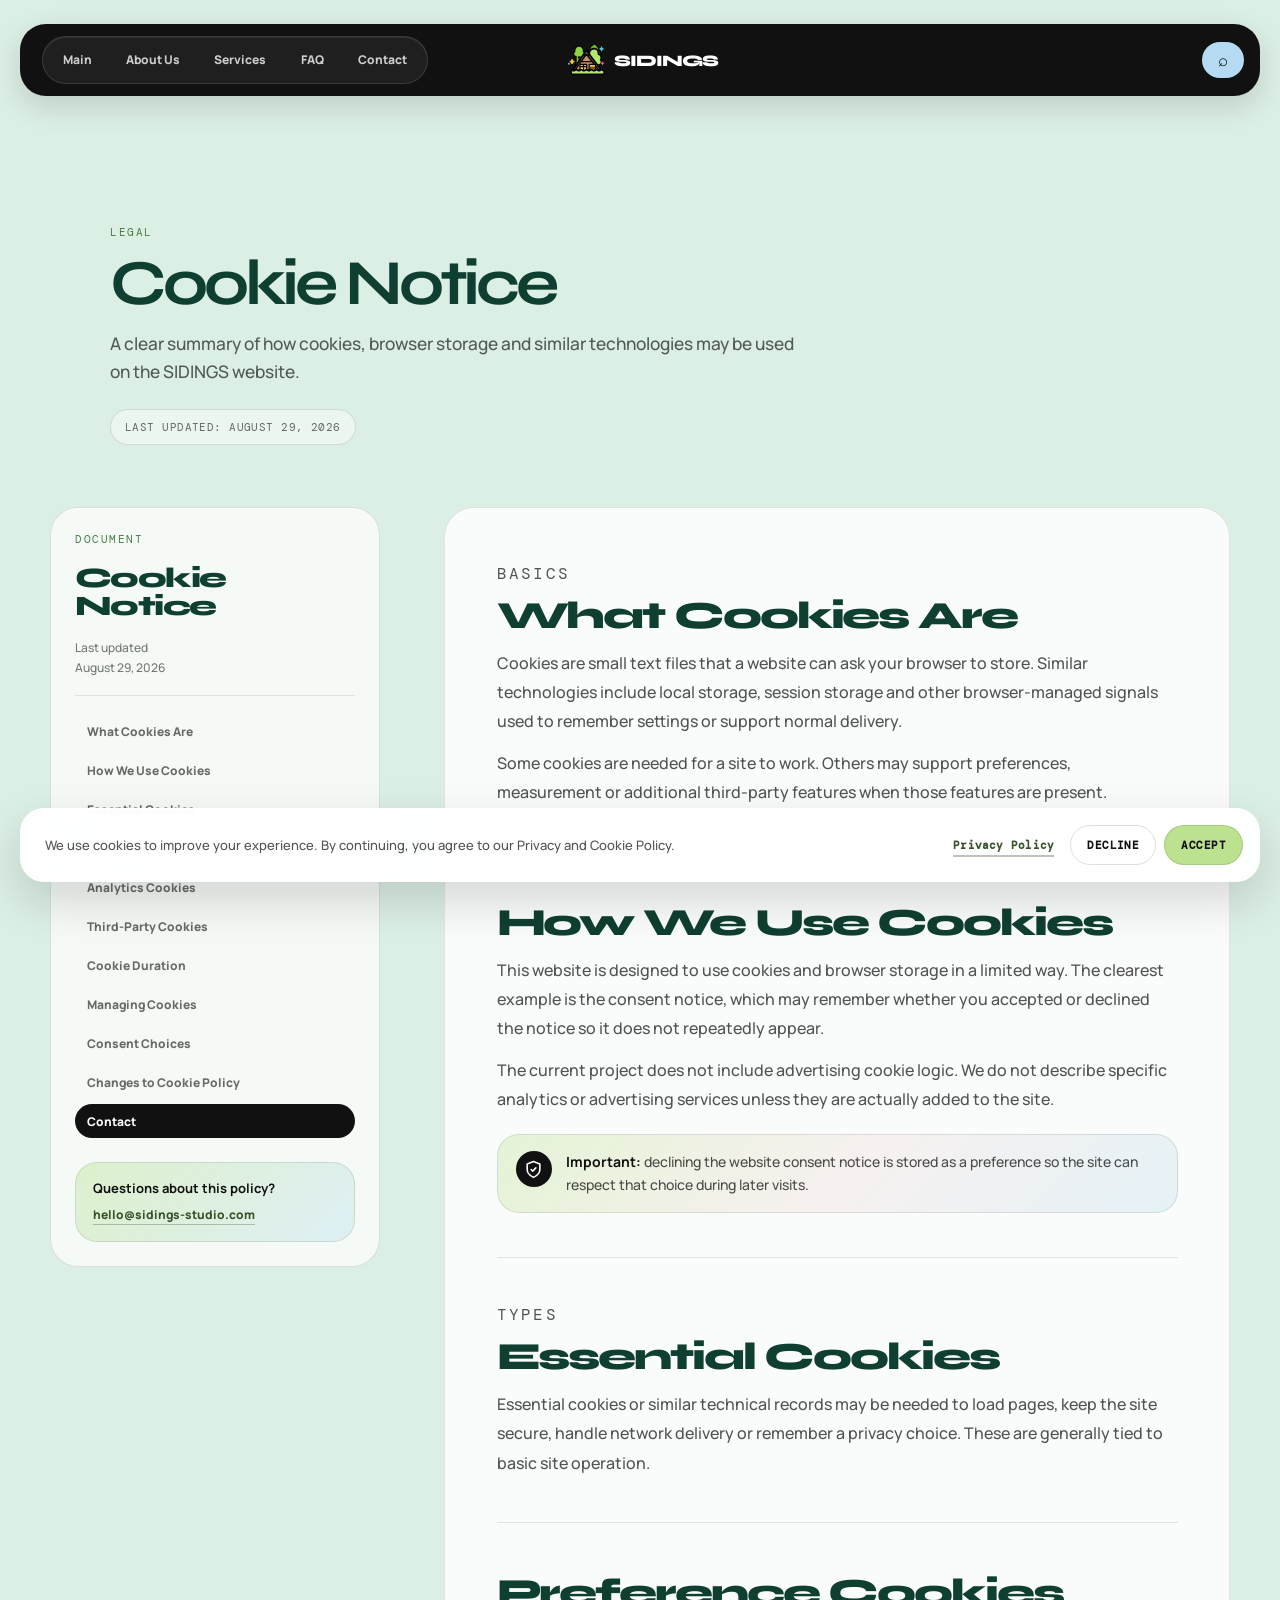
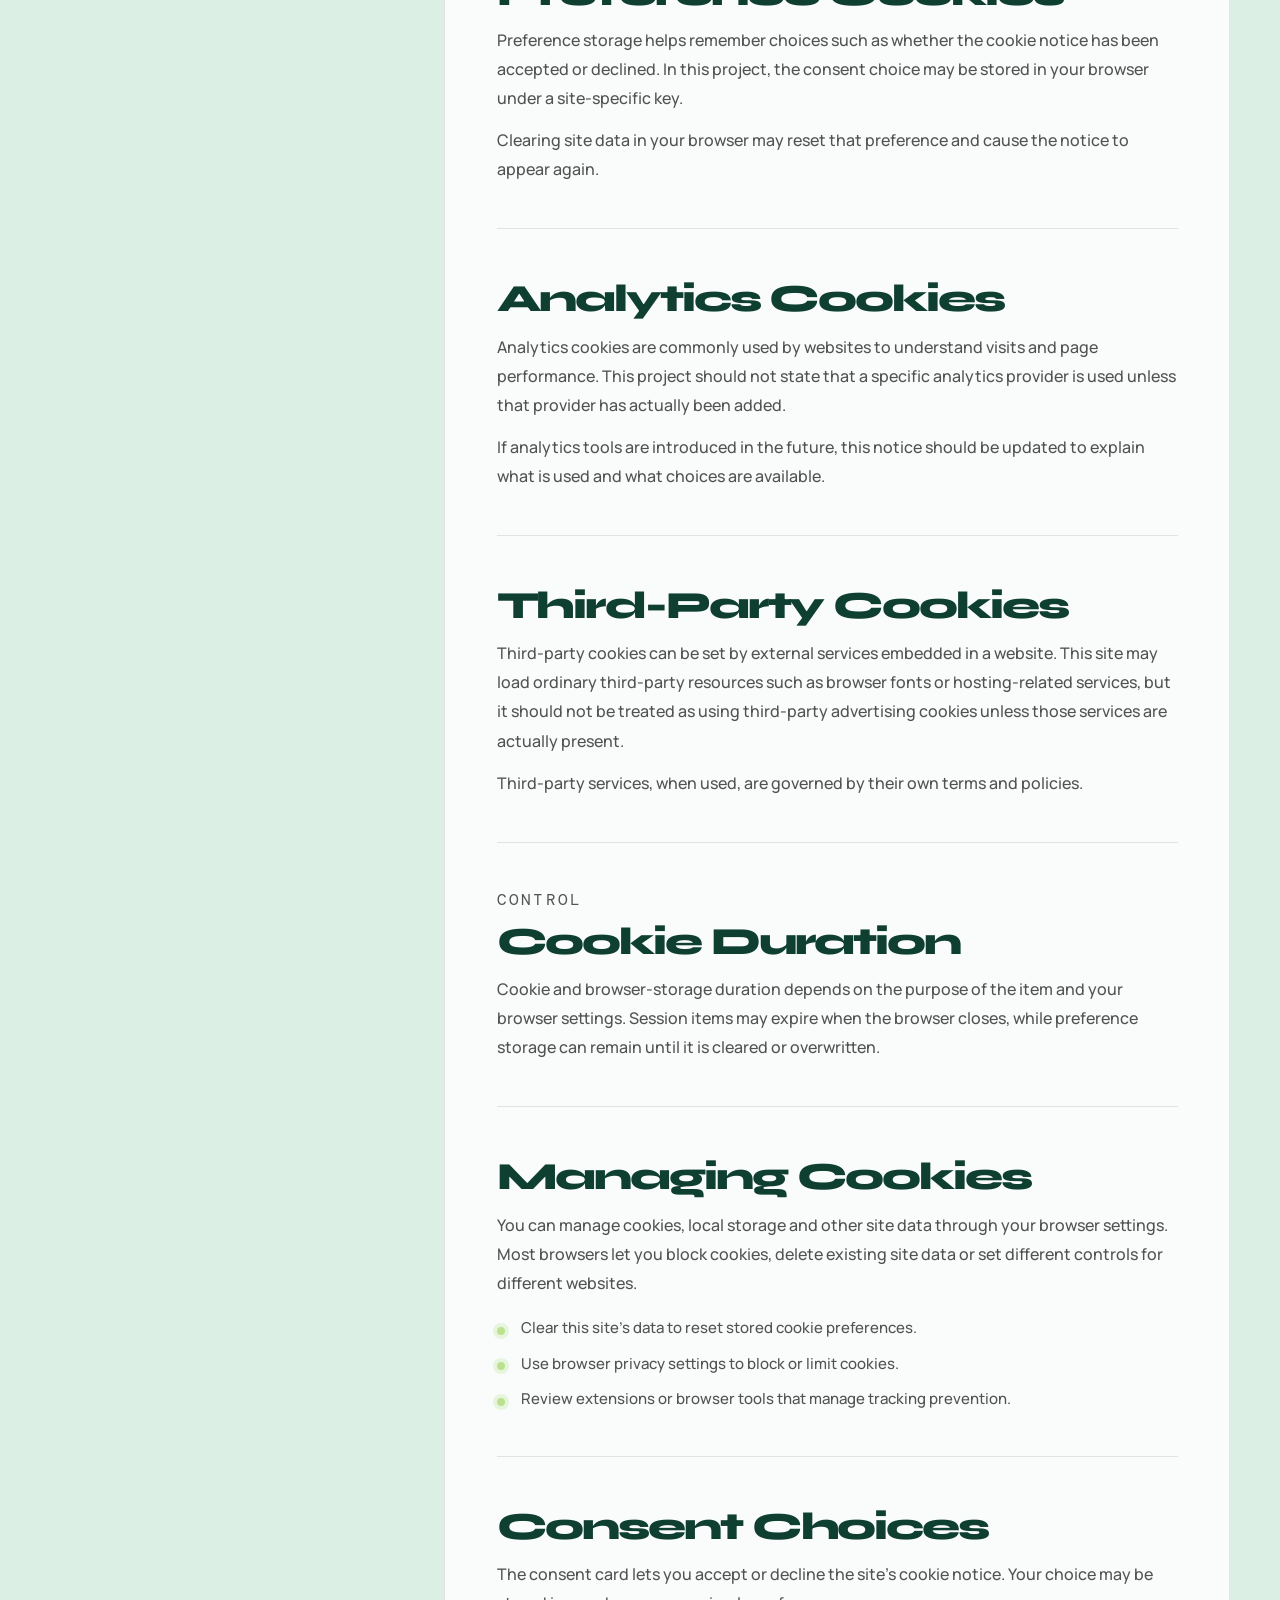
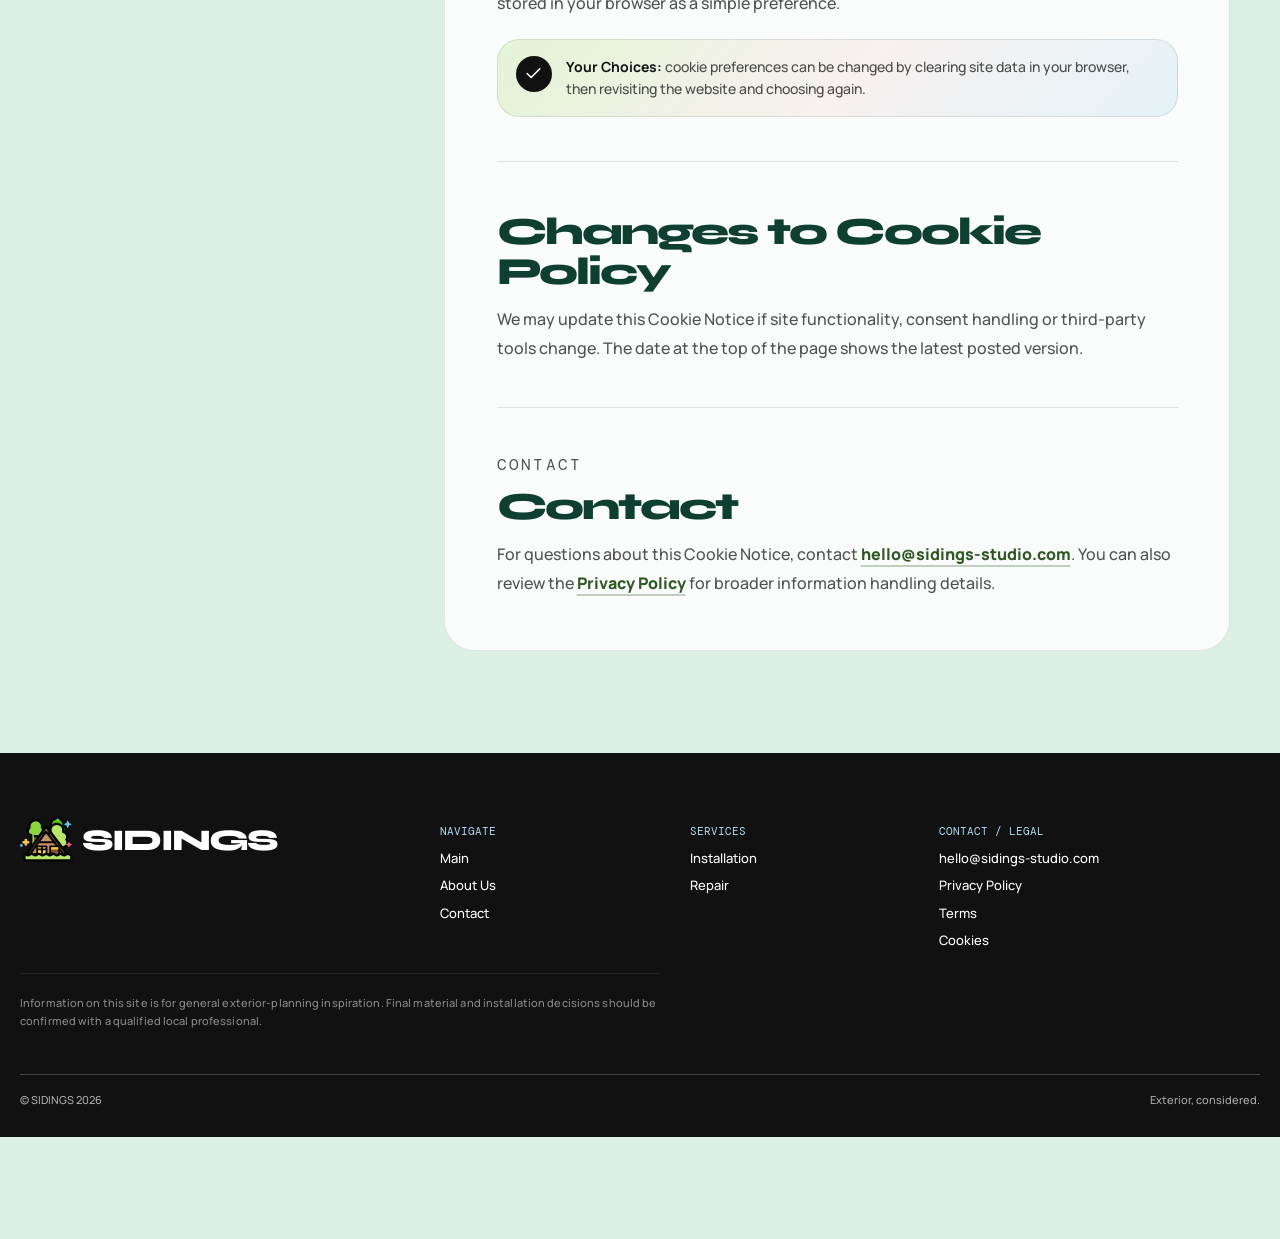
==== commit 72eaf717: "+" ====
--- a/cookies.html
+++ b/cookies.html
@@ -1 +1,236 @@
-<!doctype html><html lang="en"><head><meta charset="utf-8"><meta name="viewport" content="width=device-width,initial-scale=1"><link rel="icon" data-favicon href="assets/icons/favicon.svg"><link rel="preconnect" href="https://fonts.googleapis.com"><link rel="preconnect" href="https://fonts.gstatic.com" crossorigin><link rel="stylesheet" href="https://fonts.googleapis.com/css2?family=DM+Mono&family=Manrope:wght@500;700;800&family=Syne:wght@600;700;800&display=swap"><link rel="stylesheet" href="assets/css/global.css"><link rel="stylesheet" href="assets/css/legal.css"><script defer src="config/config.js"></script><script defer src="assets/js/global.js"></script><title>Cookies</title></head><body data-page-title="Cookies"><header class="site-header"><div class="container"><div class="header-wrap"><nav class="nav"><a href="index.html">Main</a><a href="index.html#about">About Us</a><div class="dropdown"><button class="drop-trigger" type="button">Services</button><div class="drop-menu"><a href="installation.html">Siding Installation</a><a href="repair.html">Siding Repair</a></div></div><a href="index.html#faq">FAQ</a><a href="index.html#contact">Contact</a></nav><a class="brand" href="index.html"><img data-logo src="assets/icons/logo.svg" width="38" height="38" alt=""><span data-company>SIDINGS</span></a><div class="header-actions"><button class="search" type="button" aria-label="Search site">⌕</button><button class="mobile-toggle" type="button" aria-label="Menu">☰</button></div></div></div></header><main class="legal"><div class="container content"><h1 class="title">Cookie Notice</h1><p>This notice describes the limited use of browser storage and cookies on the <span data-company>SIDINGS</span> website.</p><h2>Essential operation</h2><p>This static website is designed to work without advertising or tracking cookies. A hosting provider may use technical logs or essential security mechanisms necessary for the delivery of the site.</p><h2>Your control</h2><p>You can manage or clear cookies through your browser settings. Disabling certain browser features may affect the normal delivery of web pages.</p><h2>Questions</h2><p>For questions, contact <a data-email></a>.</p></div></main><footer class="site-footer"><div class="container"><a class="brand" href="index.html"><img data-logo src="assets/icons/logo.svg" width="38" height="38" loading="lazy" alt=""><span data-company>SIDINGS</span></a><p class="disclaimer" data-disclaimer></p></div></footer></body></html>
+<!doctype html>
+<html lang="en">
+
+<head>
+    <meta charset="utf-8">
+    <meta name="viewport" content="width=device-width,initial-scale=1">
+    <meta name="description" content="Cookie Notice for the SIDINGS website.">
+    <link rel="icon" data-favicon href="assets/icons/favicon.svg">
+    <link rel="preconnect" href="https://fonts.googleapis.com">
+    <link rel="preconnect" href="https://fonts.gstatic.com" crossorigin>
+    <link rel="stylesheet"
+        href="https://fonts.googleapis.com/css2?family=DM+Mono&family=Manrope:wght@500;700;800&family=Syne:wght@600;700;800&display=swap">
+    <link rel="stylesheet" href="assets/css/global.css">
+    <link rel="stylesheet" href="assets/css/legal.css">
+    <script defer src="config/config.js"></script>
+    <script defer src="assets/js/global.js"></script>
+    <title>Cookies</title>
+</head>
+
+<body data-page-title="Cookies">
+    <header class="site-header">
+        <div class="container">
+            <div class="header-wrap">
+                <nav class="nav"><a href="index.html">Main</a><a href="index.html#about">About Us</a>
+                    <div class="dropdown"><button class="drop-trigger" type="button">Services</button>
+                        <div class="drop-menu"><a href="installation.html">Siding Installation</a><a
+                                href="repair.html">Siding Repair</a></div>
+                    </div><a href="index.html#faq">FAQ</a><a href="index.html#contact">Contact</a>
+                </nav><a class="brand" href="index.html"><img data-logo src="assets/icons/logo.svg" width="38"
+                        height="38" alt=""><span data-company>SIDINGS</span></a>
+                <div class="header-actions"><button class="search" type="button" aria-label="Search site">⌕</button><button
+                        class="mobile-toggle" type="button" aria-label="Menu">☰</button></div>
+            </div>
+        </div>
+    </header>
+
+    <main class="legal" data-legal-page>
+        <section class="legal-hero">
+            <div class="container legal-hero-inner">
+                <p class="legal-eyebrow">Legal</p>
+                <h1 class="title">Cookie Notice</h1>
+                <p class="legal-intro">A clear summary of how cookies, browser storage and similar technologies may be
+                    used on the <span data-company>SIDINGS</span> website.</p>
+                <p class="legal-updated">Last updated: <time datetime="2026-08-29">August 29, 2026</time></p>
+            </div>
+        </section>
+
+        <section class="legal-body">
+            <div class="container legal-layout">
+                <aside class="legal-sidebar" aria-label="Cookie Notice navigation">
+                    <div class="legal-sidebar-card">
+                        <p class="legal-sidebar-label">Document</p>
+                        <h2>Cookie Notice</h2>
+                        <p class="legal-sidebar-date">Last updated<br><time datetime="2026-08-29">August 29, 2026</time></p>
+                        <nav class="legal-nav" aria-label="On this page">
+                            <a href="#what-cookies-are">What Cookies Are</a>
+                            <a href="#how-we-use-cookies">How We Use Cookies</a>
+                            <a href="#essential-cookies">Essential Cookies</a>
+                            <a href="#preference-cookies">Preference Cookies</a>
+                            <a href="#analytics-cookies">Analytics Cookies</a>
+                            <a href="#third-party-cookies">Third-Party Cookies</a>
+                            <a href="#cookie-duration">Cookie Duration</a>
+                            <a href="#managing-cookies">Managing Cookies</a>
+                            <a href="#consent-choices">Consent Choices</a>
+                            <a href="#changes-to-cookie-policy">Changes to Cookie Policy</a>
+                            <a href="#contact">Contact</a>
+                        </nav>
+                        <div class="legal-question">
+                            <strong>Questions about this policy?</strong>
+                            <a data-email></a>
+                        </div>
+                    </div>
+                </aside>
+
+                <div class="legal-main">
+                    <details class="legal-mobile-nav">
+                        <summary>On this page</summary>
+                        <nav class="legal-nav" aria-label="Mobile page navigation">
+                            <a href="#what-cookies-are">What Cookies Are</a>
+                            <a href="#how-we-use-cookies">How We Use Cookies</a>
+                            <a href="#essential-cookies">Essential Cookies</a>
+                            <a href="#preference-cookies">Preference Cookies</a>
+                            <a href="#analytics-cookies">Analytics Cookies</a>
+                            <a href="#third-party-cookies">Third-Party Cookies</a>
+                            <a href="#cookie-duration">Cookie Duration</a>
+                            <a href="#managing-cookies">Managing Cookies</a>
+                            <a href="#consent-choices">Consent Choices</a>
+                            <a href="#changes-to-cookie-policy">Changes to Cookie Policy</a>
+                            <a href="#contact">Contact</a>
+                        </nav>
+                    </details>
+
+                    <article class="legal-content">
+                        <section class="legal-section" id="what-cookies-are">
+                            <p class="legal-section-label">Basics</p>
+                            <h2>What Cookies Are</h2>
+                            <p>Cookies are small text files that a website can ask your browser to store. Similar
+                                technologies include local storage, session storage and other browser-managed signals
+                                used to remember settings or support normal delivery.</p>
+                            <p>Some cookies are needed for a site to work. Others may support preferences, measurement or
+                                additional third-party features when those features are present.</p>
+                        </section>
+
+                        <section class="legal-section" id="how-we-use-cookies">
+                            <h2>How We Use Cookies</h2>
+                            <p>This website is designed to use cookies and browser storage in a limited way. The clearest
+                                example is the consent notice, which may remember whether you accepted or declined the
+                                notice so it does not repeatedly appear.</p>
+                            <p>The current project does not include advertising cookie logic. We do not describe specific
+                                analytics or advertising services unless they are actually added to the site.</p>
+                            <aside class="legal-callout">
+                                <span class="legal-callout-icon" aria-hidden="true"><svg viewBox="0 0 24 24">
+                                        <path d="M12 22s8-4 8-10V5l-8-3-8 3v7c0 6 8 10 8 10Z"></path>
+                                        <path d="m9 12 2 2 4-4"></path>
+                                    </svg></span>
+                                <p><strong>Important:</strong> declining the website consent notice is stored as a
+                                    preference so the site can respect that choice during later visits.</p>
+                            </aside>
+                        </section>
+
+                        <section class="legal-section" id="essential-cookies">
+                            <p class="legal-section-label">Types</p>
+                            <h2>Essential Cookies</h2>
+                            <p>Essential cookies or similar technical records may be needed to load pages, keep the site
+                                secure, handle network delivery or remember a privacy choice. These are generally tied to
+                                basic site operation.</p>
+                        </section>
+
+                        <section class="legal-section" id="preference-cookies">
+                            <h2>Preference Cookies</h2>
+                            <p>Preference storage helps remember choices such as whether the cookie notice has been
+                                accepted or declined. In this project, the consent choice may be stored in your browser
+                                under a site-specific key.</p>
+                            <p>Clearing site data in your browser may reset that preference and cause the notice to
+                                appear again.</p>
+                        </section>
+
+                        <section class="legal-section" id="analytics-cookies">
+                            <h2>Analytics Cookies</h2>
+                            <p>Analytics cookies are commonly used by websites to understand visits and page performance.
+                                This project should not state that a specific analytics provider is used unless that
+                                provider has actually been added.</p>
+                            <p>If analytics tools are introduced in the future, this notice should be updated to explain
+                                what is used and what choices are available.</p>
+                        </section>
+
+                        <section class="legal-section" id="third-party-cookies">
+                            <h2>Third-Party Cookies</h2>
+                            <p>Third-party cookies can be set by external services embedded in a website. This site may
+                                load ordinary third-party resources such as browser fonts or hosting-related services, but
+                                it should not be treated as using third-party advertising cookies unless those services
+                                are actually present.</p>
+                            <p>Third-party services, when used, are governed by their own terms and policies.</p>
+                        </section>
+
+                        <section class="legal-section" id="cookie-duration">
+                            <p class="legal-section-label">Control</p>
+                            <h2>Cookie Duration</h2>
+                            <p>Cookie and browser-storage duration depends on the purpose of the item and your browser
+                                settings. Session items may expire when the browser closes, while preference storage can
+                                remain until it is cleared or overwritten.</p>
+                        </section>
+
+                        <section class="legal-section" id="managing-cookies">
+                            <h2>Managing Cookies</h2>
+                            <p>You can manage cookies, local storage and other site data through your browser settings.
+                                Most browsers let you block cookies, delete existing site data or set different controls
+                                for different websites.</p>
+                            <ul>
+                                <li>Clear this site's data to reset stored cookie preferences.</li>
+                                <li>Use browser privacy settings to block or limit cookies.</li>
+                                <li>Review extensions or browser tools that manage tracking prevention.</li>
+                            </ul>
+                        </section>
+
+                        <section class="legal-section" id="consent-choices">
+                            <h2>Consent Choices</h2>
+                            <p>The consent card lets you accept or decline the site's cookie notice. Your choice may be
+                                stored in your browser as a simple preference.</p>
+                            <aside class="legal-callout">
+                                <span class="legal-callout-icon" aria-hidden="true"><svg viewBox="0 0 24 24">
+                                        <path d="M20 6 9 17l-5-5"></path>
+                                    </svg></span>
+                                <p><strong>Your Choices:</strong> cookie preferences can be changed by clearing site data
+                                    in your browser, then revisiting the website and choosing again.</p>
+                            </aside>
+                        </section>
+
+                        <section class="legal-section" id="changes-to-cookie-policy">
+                            <h2>Changes to Cookie Policy</h2>
+                            <p>We may update this Cookie Notice if site functionality, consent handling or third-party
+                                tools change. The date at the top of the page shows the latest posted version.</p>
+                        </section>
+
+                        <section class="legal-section" id="contact">
+                            <p class="legal-section-label">Contact</p>
+                            <h2>Contact</h2>
+                            <p>For questions about this Cookie Notice, contact <a data-email></a>. You can also review
+                                the <a href="privacy-policy.html">Privacy Policy</a> for broader information handling
+                                details.</p>
+                        </section>
+                    </article>
+                </div>
+            </div>
+        </section>
+    </main>
+
+    <footer class="site-footer">
+        <div class="container">
+            <div class="foot-grid">
+                <div><a class="brand" href="index.html"><img data-logo src="assets/icons/logo.svg" width="38"
+                            height="38" loading="lazy" alt=""><span data-company>SIDINGS</span></a></div>
+                <div>
+                    <p class="footer-label">Navigate</p>
+                    <nav class="footer-nav"><a href="index.html">Main</a><a href="index.html#about">About Us</a><a
+                            href="index.html#contact">Contact</a></nav>
+                </div>
+                <div>
+                    <p class="footer-label">Services</p>
+                    <nav class="footer-nav"><a href="installation.html">Installation</a><a href="repair.html">Repair</a>
+                    </nav>
+                </div>
+                <div>
+                    <p class="footer-label">Contact / Legal</p>
+                    <nav class="footer-nav"><a data-email></a><a href="privacy-policy.html">Privacy Policy</a><a
+                            href="terms.html">Terms</a><a href="cookies.html">Cookies</a></nav>
+                </div>
+            </div>
+            <p class="disclaimer" data-disclaimer></p>
+            <div class="foot-bottom"><span>© <span data-company>SIDINGS</span> 2026</span><span>Exterior,
+                    considered.</span></div>
+        </div>
+    </footer>
+</body>
+
+</html>
--- a/assets/css/global.css
+++ b/assets/css/global.css
@@ -1,5 +1,5 @@
 :root{--ink:#101110;--foam:#dcefe4;--green:#BCE290;--pink:#F3D3D7;--blue:#B4DBF1;--white:#fff;--line:rgba(16,17,16,.18);--radius:28px;--serif:'Syne',sans-serif;--sans:'Manrope',sans-serif;--mono:'DM Mono',monospace}
-*{box-sizing:border-box}html{scroll-behavior:smooth;scroll-padding-top:104px;overflow-x:clip}body{margin:0;background:var(--foam);color:var(--ink);font:500 15px/1.5 var(--sans);overflow-x:clip}body.nav-open{overflow:hidden}a{color:inherit;text-decoration:none}button,input,textarea{font:inherit}button{cursor:pointer;border:0}button:disabled{cursor:not-allowed;opacity:.65}.container{width:min(1480px,calc(100% - 40px));margin:auto}.title{font:700 clamp(35px,5vw,80px)/.98 var(--serif);letter-spacing:-.065em;margin:0}.copy{max-width:600px;font-size:16px;line-height:1.65}.section{padding:clamp(64px,8vw,128px) 0;overflow:hidden}.section.white{background:#fff}.section.ink{background:var(--ink);color:#fff}.icon-arrow-up-right{width:1.15em;height:1.15em;flex-shrink:0;fill:none;stroke:currentColor;stroke-width:2;stroke-linecap:round;stroke-linejoin:round;transition:transform .28s ease}.pill{display:inline-flex;align-items:center;gap:10px;padding:12px 19px;border-radius:999px;background:var(--green);color:var(--ink);font-size:12px;font-weight:800;text-transform:uppercase;letter-spacing:.04em;transition:padding .28s,background .28s,transform .28s}.pill:hover{background:var(--blue)}.pill:hover .icon-arrow-up-right,.pill:focus-visible .icon-arrow-up-right{transform:translate(3px,-3px)}.pill.dark{background:var(--ink);color:#fff}.pill.pink{background:var(--pink)}
+*{box-sizing:border-box}html{scroll-behavior:smooth;scroll-padding-top:104px;overflow-x:clip}body{margin:0;background:var(--foam);color:var(--ink);font:500 15px/1.5 var(--sans);overflow-x:clip}body.nav-open{overflow:hidden}a{color:inherit;text-decoration:none}button,input,textarea{font:inherit}button{cursor:pointer;border:0}button:disabled{cursor:not-allowed;opacity:.65}.container{width:min(1480px,calc(100% - 40px));margin:auto}.title{font:700 clamp(35px,5vw,80px)/.98 var(--serif);letter-spacing:-.065em;margin:0}.copy{max-width:600px;font-size:16px;line-height:1.65}.section{padding:clamp(64px,8vw,128px) 0;overflow:hidden}.section.white{background:#fff}.section.ink{background:var(--ink);color:#fff}.icon-arrow-up-right{width:1.15em;height:1.15em;flex-shrink:0;fill:none;stroke:currentColor;stroke-width:2;stroke-linecap:round;stroke-linejoin:round;transition:transform .28s ease}.pill{display:inline-flex;align-items:center;gap:10px;padding:12px 19px;border-radius:999px;background:var(--green);color:var(--ink);font-size:12px;font-weight:800;text-transform:uppercase;letter-spacing:.04em;transition:padding .28s,background .28s,transform .28s}.pill:hover{background:var(--blue)}.pill:hover .icon-arrow-up-right,.pill:focus-visible .icon-arrow-up-right{transform:translate(3px,-3px)}.pill.dark{background:var(--ink);color:#fff}.pill.pink{background:var(--pink)}.pill.ghost{background:transparent;border:1.5px solid rgba(255,255,255,.5);color:#fff}.pill.ghost:hover{background:#fff;color:var(--ink);border-color:#fff}
 /* shared shell */
 .site-header{position:-webkit-sticky;position:sticky;top:12px;z-index:1000;padding-top:12px;pointer-events:none}.header-wrap{height:72px;background:var(--ink);border-radius:26px;display:grid;grid-template-columns:1fr auto 1fr;align-items:center;padding:0 16px 0 22px;color:#fff;box-shadow:0 10px 30px rgba(0,0,0,.14);pointer-events:auto;transition:height .25s,border-radius .25s}.site-header.compact .header-wrap{height:58px;border-radius:22px}.nav{justify-self:start;width:max-content;max-width:100%;display:flex;gap:6px;align-items:center;padding:6px;border:1px solid rgba(255,255,255,.12);border-radius:999px;background:rgba(255,255,255,.06);box-shadow:inset 0 1px 0 rgba(255,255,255,.08)}.nav a,.drop-trigger{display:inline-flex;align-items:center;justify-content:center;min-height:34px;padding:0 clamp(10px,1.1vw,17px);border-radius:999px;background:transparent;color:rgba(255,255,255,.78);font-size:12px;font-weight:800;line-height:1;white-space:nowrap;transition:background .22s,color .22s,box-shadow .22s,transform .22s}.nav a:hover,.drop-trigger:hover,.nav a:focus-visible,.drop-trigger:focus-visible{background:#fff;color:var(--ink);box-shadow:0 8px 20px rgba(0,0,0,.18);outline:0;transform:translateY(-1px)}.nav a:nth-child(3n+1):hover{color:var(--ink)}.nav a:nth-child(3n+2):hover{color:var(--ink)}.nav a:nth-child(3n):hover,.drop-trigger:hover{color:var(--ink)}.brand{display:flex;align-items:center;gap:8px;font:800 16px var(--serif);letter-spacing:-.06em}.brand img{height:38px;width:38px}.header-actions{justify-self:end;display:flex;align-items:center;gap:10px}.header-cta{padding:9px 14px;font-size:10px}.search{height:36px;width:42px;border-radius:999px;background:var(--blue);color:var(--ink);font-size:17px}.dropdown{position:relative}.drop-menu{position:absolute;top:44px;left:0;width:198px;padding:8px;background:#fff;color:var(--ink);border:1px solid rgba(16,17,16,.1);border-radius:18px;box-shadow:0 18px 42px rgba(0,0,0,.18);opacity:0;transform:translateY(-7px);pointer-events:none;transition:.24s}.dropdown:hover .drop-menu,.dropdown:focus-within .drop-menu,.dropdown.open .drop-menu{opacity:1;transform:none;pointer-events:auto}.drop-menu a{display:flex;justify-content:flex-start;padding:10px 12px;font-size:12px;color:var(--ink)}.drop-menu a:hover,.drop-menu a:focus-visible{background:var(--foam);box-shadow:none;transform:none}.mobile-toggle{display:none}.site-footer{background:var(--ink);color:#fff;padding:60px 0 28px}.foot-grid{display:grid;grid-template-columns:1.8fr 1fr 1fr 1.5fr;gap:35px}.foot-grid .brand{font-size:30px}.foot-grid .brand img{width:54px;height:54px}.footer-nav{display:grid;gap:8px;font-size:13px}.footer-label{color:var(--blue);font:11px var(--mono);text-transform:uppercase}.disclaimer{margin:22px 0 0;padding-top:20px;border-top:1px solid rgba(255,255,255,.08);max-width:640px;font-size:11px;line-height:1.6;letter-spacing:.01em;color:#8a8a8a}.foot-bottom{margin-top:45px;padding-top:17px;border-top:1px solid #444;display:flex;justify-content:space-between;color:#aaa;font-size:11px}
 
@@ -9,6 +9,49 @@
 
 .brand,.brand span{white-space:nowrap;overflow-wrap:normal}.brand{min-width:0}
 
-@media(max-width:1024px){html{scroll-padding-top:78px}.container{width:min(100% - 24px,1480px)}.site-header{top:0;padding-top:7px}.header-wrap{height:59px;padding:0 12px;grid-template-columns:auto minmax(0,1fr) auto}.header-wrap>.brand{grid-column:1;justify-self:start}.header-actions{grid-column:3}.nav{display:none;position:fixed;inset:0;width:100%;max-width:none;height:100dvh;max-height:100dvh;overflow-y:auto;overscroll-behavior:contain;background:var(--ink);padding:92px 20px 28px;border:0;border-radius:0;box-shadow:none;flex-direction:column;align-items:center;justify-content:flex-start;gap:10px;text-align:center}.nav.open{display:flex}.nav a,.drop-trigger{width:auto;min-width:170px;max-width:calc(100dvw - 40px);min-height:42px;padding-inline:18px;text-align:center;white-space:normal}.nav.open .dropdown{width:min(280px,calc(100dvw - 40px));display:grid;justify-items:center}.nav.open .drop-menu{position:static;width:100%;max-width:100%;margin-top:6px;border-radius:14px;text-align:center;transform:none}.nav.open .drop-menu a{justify-content:center;min-width:0;width:100%}.mobile-toggle{display:block;background:none;color:#fff;font-size:21px}.header-actions .header-cta{display:none}.brand img{height:34px}.title,.hero h1,.service-hero h1{text-align:center;max-width:min(100%,920px);margin-inline:auto;overflow-wrap:normal}.copy,.page-intro{margin-inline:auto;text-align:center}.foot-grid{grid-template-columns:1fr 1fr;gap:28px}.foot-grid>div:first-child{grid-column:1/-1}.disclaimer,.footer-nav a{overflow-wrap:anywhere}}@media(max-width:480px){.title{font-size:clamp(35px,10vw,39px);line-height:1}.nav{padding-inline:16px}.nav a,.drop-trigger{max-width:calc(100dvw - 32px)}.foot-grid{grid-template-columns:1fr}.foot-bottom{gap:8px;flex-direction:column}}
+@media(max-width:1024px){html{scroll-padding-top:78px}.container{width:min(100% - 24px,1480px)}.site-header{top:0;padding-top:7px}.header-wrap{height:59px;padding:0 12px;grid-template-columns:auto minmax(0,1fr) auto}.header-wrap>.brand{grid-column:1;justify-self:start}.header-actions{grid-column:3}.nav{display:none;position:fixed;inset:0;width:100%;max-width:none;height:100dvh;max-height:100dvh;overflow-y:auto;overscroll-behavior:contain;background:var(--ink);padding:92px 20px 28px;border:0;border-radius:0;box-shadow:none;flex-direction:column;align-items:center;justify-content:flex-start;gap:10px;text-align:center}.nav.open{display:flex}.nav a,.drop-trigger{width:auto;min-width:170px;max-width:calc(100dvw - 40px);min-height:42px;padding-inline:18px;text-align:center;white-space:normal}.nav.open .dropdown{width:min(280px,calc(100dvw - 40px));display:grid;justify-items:center}.nav.open .drop-menu{position:static;width:100%;max-width:100%;margin-top:6px;border-radius:14px;text-align:center;transform:none}.nav.open .drop-menu a{justify-content:center;min-width:0;width:100%}.mobile-toggle{display:block;background:none;color:#fff;font-size:21px}.header-actions .header-cta{display:none}.brand img{height:34px}.title,.hero h1,.service-hero h1,.kicker{text-align:center;max-width:min(100%,920px);margin-inline:auto;overflow-wrap:normal}.copy,.page-intro{margin-inline:auto;text-align:center}.foot-grid{grid-template-columns:1fr 1fr;gap:28px}.foot-grid>div:first-child{grid-column:1/-1}.disclaimer,.footer-nav a{overflow-wrap:anywhere}}@media(max-width:480px){.title{font-size:clamp(35px,10vw,39px);line-height:1}.nav{padding-inline:16px}.nav a,.drop-trigger{max-width:calc(100dvw - 32px)}.foot-grid{grid-template-columns:1fr}.foot-bottom{gap:8px;flex-direction:column}}
 
 .search-overlay{position:fixed;inset:0;z-index:2200;display:grid;place-items:center;padding:clamp(18px,4vw,46px);background:rgba(16,17,16,.42);backdrop-filter:blur(14px) saturate(1.05);-webkit-backdrop-filter:blur(14px) saturate(1.05);opacity:0;pointer-events:none;overflow:auto;transition:opacity .32s ease}.search-overlay.open{opacity:1;pointer-events:auto}.search-panel{position:relative;width:min(1040px,calc(100vw - 40px));max-height:min(760px,calc(100dvh - 56px));display:grid;grid-template-rows:auto auto minmax(0,1fr);gap:24px;padding:clamp(28px,4vw,54px);background:linear-gradient(180deg,rgba(255,255,255,.96),rgba(250,253,251,.94));color:var(--ink);border:1px solid rgba(255,255,255,.72);border-radius:28px;box-shadow:0 28px 90px rgba(16,17,16,.22),inset 0 1px 0 rgba(255,255,255,.86);overflow:hidden;transform:translateY(18px);transition:transform .34s ease}.search-overlay.open .search-panel{transform:none}.search-panel:before{content:"";position:absolute;inset:0;border-radius:inherit;border:1px solid rgba(16,17,16,.08);pointer-events:none}.search-lucide{fill:none;stroke:currentColor;stroke-width:1.8;stroke-linecap:round;stroke-linejoin:round}.search-close{position:absolute;top:clamp(18px,2.4vw,28px);right:clamp(18px,2.4vw,28px);z-index:2;width:44px;height:44px;display:grid;place-items:center;border-radius:50%;background:rgba(16,17,16,.05);color:var(--ink);border:1px solid rgba(16,17,16,.09);transition:background .24s ease,color .24s ease,transform .24s ease}.search-close:hover,.search-close:focus-visible{background:var(--ink);color:#fff;outline:0;transform:translateY(-1px)}.search-head{display:grid;gap:8px;padding-right:58px}.search-kicker{margin:0;font:11px var(--mono);text-transform:uppercase;letter-spacing:.12em;color:rgba(16,17,16,.5)}.search-head h2{margin:0;font:800 clamp(38px,6vw,78px)/.92 var(--serif);letter-spacing:-.06em}.search-field{position:relative;display:grid;grid-template-columns:auto minmax(0,1fr) auto;align-items:center;gap:14px;height:clamp(64px,7vw,76px);padding:0 18px 0 24px;border:1px solid rgba(16,17,16,.12);border-radius:999px;background:rgba(220,239,228,.68);box-shadow:inset 0 1px 0 rgba(255,255,255,.72);transition:border-color .24s ease,background .24s ease,box-shadow .24s ease}.search-field:focus-within{border-color:rgba(16,17,16,.48);background:rgba(255,255,255,.9);box-shadow:0 0 0 5px rgba(180,219,241,.34),inset 0 1px 0 rgba(255,255,255,.9)}.search-field>.search-lucide{color:rgba(16,17,16,.52)}.search-input{height:100%;border:0;border-radius:0;padding:0;background:transparent;color:var(--ink);font-size:clamp(19px,2vw,26px);font-weight:700;letter-spacing:0;outline:0}.search-input::-webkit-search-cancel-button{display:none}.search-input::placeholder{color:rgba(16,17,16,.38)}.search-field kbd{display:inline-flex;align-items:center;justify-content:center;min-width:42px;height:28px;padding:0 10px;border:1px solid rgba(16,17,16,.13);border-radius:999px;background:rgba(255,255,255,.54);box-shadow:none;color:rgba(16,17,16,.48);font:10px var(--mono);letter-spacing:.1em}.search-results{min-height:96px;overflow:auto;display:grid;align-content:start;padding:4px 2px 0}.search-results:not(.quick){border-top:1px solid rgba(16,17,16,.1)}.search-results-label{margin:0 0 12px;font:11px var(--mono);text-transform:uppercase;letter-spacing:.12em;color:rgba(16,17,16,.5)}.search-result{width:100%;min-height:68px;display:grid;grid-template-columns:minmax(0,1fr) auto;align-items:center;gap:18px;padding:18px 8px;border:0;border-bottom:1px solid rgba(16,17,16,.1);border-radius:0;background:transparent;color:var(--ink);text-align:left;transition:background .26s ease,padding .26s ease}.search-result:last-child{border-bottom:0}.search-result>span:first-child{display:grid;gap:5px;min-width:0;transition:transform .26s ease}.search-result strong{font-size:clamp(18px,1.7vw,24px);line-height:1.08;letter-spacing:-.035em}.search-result small{font-size:13px;line-height:1.5;color:rgba(16,17,16,.56);font-weight:500}.search-result-meta{display:flex;align-items:center;gap:12px;color:rgba(16,17,16,.46);transition:color .26s ease,transform .26s ease}.search-result em{flex:0 0 auto;font:11px var(--mono);text-transform:uppercase;letter-spacing:.07em;font-style:normal}.result-arrow{flex-shrink:0;transition:transform .26s ease}.search-result.active,.search-result:hover,.search-result:focus-visible{background:rgba(180,219,241,.18);outline:0;padding-inline:18px}.search-result.active>span:first-child,.search-result:hover>span:first-child,.search-result:focus-visible>span:first-child{transform:translateX(4px)}.search-result.active .search-result-meta,.search-result:hover .search-result-meta,.search-result:focus-visible .search-result-meta{color:var(--ink);transform:translateX(3px)}.search-result.active .result-arrow,.search-result:hover .result-arrow,.search-result:focus-visible .result-arrow{transform:translate(3px,-3px)}.search-results.quick{display:flex;flex-wrap:wrap;align-content:start;align-items:center;gap:10px 12px;overflow:auto}.search-results.quick .search-results-label{flex:0 0 100%;margin-bottom:2px}.search-results.quick .search-result{width:auto;min-height:38px;display:inline-flex;gap:10px;padding:10px 14px;border:1px solid rgba(16,17,16,.11);border-radius:999px;background:rgba(255,255,255,.58)}.search-results.quick .search-result small,.search-results.quick .result-arrow{display:none}.search-results.quick .search-result strong{font-size:13px;letter-spacing:0}.search-results.quick .search-result-meta{gap:0}.search-results.quick .search-result em{font-size:9px}.search-results.quick .search-result.active,.search-results.quick .search-result:hover,.search-results.quick .search-result:focus-visible{background:var(--ink);color:#fff;border-color:var(--ink);padding-inline:16px}.search-results.quick .search-result.active .search-result-meta,.search-results.quick .search-result:hover .search-result-meta,.search-results.quick .search-result:focus-visible .search-result-meta{color:rgba(255,255,255,.62);transform:none}.search-empty{margin:0;padding:34px 8px;border:0;background:transparent;color:rgba(16,17,16,.56);font-size:18px;line-height:1.5}.search-panel,.search-results,.search-field{min-width:0}.search-open{overflow:hidden}.search-open body,body.search-open{position:fixed;inset:0;width:100%;overflow:hidden}@media(max-width:760px){.search-overlay{place-items:start center;padding:14px 12px 18px}.search-panel{width:min(100%,calc(100vw - 24px));max-height:calc(100dvh - 32px);gap:18px;padding:22px 16px 18px;border-radius:22px}.search-close{top:14px;right:14px;width:40px;height:40px}.search-head{padding-right:46px}.search-head h2{font-size:clamp(36px,11vw,48px);line-height:.96}.search-field{height:62px;gap:10px;padding:0 12px 0 16px}.search-input{font-size:18px}.search-field kbd{min-width:34px;height:24px;padding:0 8px;font-size:9px}.search-result{min-height:60px;gap:12px;padding:15px 4px}.search-result strong{font-size:18px}.search-result small{font-size:12px}.search-result.active,.search-result:hover,.search-result:focus-visible{padding-inline:10px}.search-results.quick{gap:8px}.search-results.quick .search-result{padding:9px 12px}.search-results.quick .search-result strong{font-size:12px}.search-results.quick .search-result em{display:none}}
+body.has-consent-card{padding-bottom:var(--consent-offset,0)}
+.consent-card{position:fixed;left:50%;right:auto;bottom:18px;z-index:1900;width:min(1480px,calc(100% - 40px));min-height:74px;display:grid;grid-template-columns:minmax(0,1fr) auto;align-items:center;gap:clamp(18px,3vw,44px);padding:14px 16px 14px 24px;border:1px solid rgba(255,255,255,.72);border-radius:24px;background:rgba(255,255,255,.94);color:var(--ink);box-shadow:0 18px 46px rgba(16,17,16,.16),inset 0 1px 0 rgba(255,255,255,.9);backdrop-filter:blur(18px) saturate(1.14);-webkit-backdrop-filter:blur(18px) saturate(1.14);opacity:0;transform:translate(-50%,18px);pointer-events:auto;transition:opacity .42s ease,transform .42s cubic-bezier(.22,.8,.25,1)}
+.consent-card.is-visible{opacity:1;transform:translate(-50%,0)}
+.consent-card.is-hiding{opacity:0;transform:translate(-50%,18px);pointer-events:none}
+.consent-copy{margin:0;max-width:760px;color:rgba(16,17,16,.72);font-size:13px;line-height:1.45}
+.consent-actions{display:flex;align-items:center;justify-content:flex-end;gap:8px;min-width:0}
+.consent-link{display:inline-flex;align-items:center;min-height:38px;padding:0 8px;color:#385229;font:800 11px var(--mono);letter-spacing:.02em;text-decoration-line:underline;text-decoration-color:rgba(56,82,41,.34);text-decoration-thickness:1.5px;text-underline-offset:6px;white-space:nowrap;transition:color .24s ease,text-decoration-color .24s ease}
+.consent-link:hover,.consent-link:focus-visible{color:var(--ink);text-decoration-color:var(--ink);outline:0}
+.consent-btn{min-height:40px;padding:0 16px;border-radius:999px;border:1px solid rgba(16,17,16,.13);background:rgba(255,255,255,.62);color:var(--ink);font:800 11px var(--mono);letter-spacing:.04em;text-transform:uppercase;white-space:nowrap;transition:background .24s ease,border-color .24s ease,transform .24s ease,box-shadow .24s ease}
+.consent-btn:hover,.consent-btn:focus-visible{outline:0;transform:translateY(-1px);border-color:rgba(16,17,16,.28);box-shadow:0 10px 22px rgba(16,17,16,.1)}
+.consent-accept{background:var(--green);border-color:rgba(71,126,67,.22)}
+.consent-accept:hover,.consent-accept:focus-visible{background:var(--blue)}
+.consent-decline{background:transparent}
+@media(max-width:760px){.consent-card{bottom:12px;width:min(100% - 24px,1360px);min-height:0;grid-template-columns:1fr;gap:10px;padding:13px 12px;border-radius:20px}.consent-copy{max-width:none;font-size:12px;line-height:1.4}.consent-actions{width:100%;justify-content:space-between;gap:6px}.consent-link{min-height:34px;padding:0 4px;font-size:10px}.consent-btn{min-height:36px;padding:0 12px;font-size:10px}}
+@media(max-width:380px){.consent-copy{font-size:11.5px}.consent-actions{gap:4px}.consent-btn{padding:0 9px}.consent-link{font-size:9.5px}}
+@media(prefers-reduced-motion:reduce){.consent-card{transition:none}}
+.before-after-section{position:relative;background:#fff;padding-block:clamp(42px,5vw,72px)!important}
+.before-after-section .container{display:grid;gap:clamp(18px,3vw,34px)}
+.before-after-head{display:grid;grid-template-columns:minmax(0,.72fr) minmax(280px,.58fr);gap:clamp(18px,5vw,86px);align-items:end}
+.before-after-head .kicker{grid-column:1/-1;margin:0;color:#477e43}
+.before-after-head .title{text-align:left;color:#0f3f31;font-size:clamp(34px,4vw,58px);letter-spacing:-.055em}
+.before-after-head .copy{margin:0;color:rgba(16,17,16,.68);font-size:clamp(14px,1vw,16px);line-height:1.55}
+.before-after{position:relative;opacity:0;transform:translateY(26px);transition:opacity .72s ease,transform .72s cubic-bezier(.22,.8,.25,1)}
+.before-after.is-visible{opacity:1;transform:none}
+.before-after-media{position:relative;width:100%;height:clamp(300px,36vw,520px);border-radius:var(--radius);overflow:hidden;isolation:isolate;background:var(--foam);box-shadow:0 24px 60px rgba(16,17,16,.13);cursor:ew-resize;user-select:none;touch-action:pan-y;contain:layout paint}
+.before-after-media:before{content:"";position:absolute;inset:0;z-index:4;background:linear-gradient(90deg,rgba(16,17,16,.22),rgba(16,17,16,0) 24%,rgba(16,17,16,0) 72%,rgba(16,17,16,.2));pointer-events:none}
+.before-after.is-visible .before-after-media{animation:beforeAfterPhoto .86s cubic-bezier(.22,.8,.25,1) both}
+.before-after-img{position:absolute;inset:0;width:100%;height:100%;max-width:none;display:block;object-fit:cover;object-position:center;user-select:none;-webkit-user-drag:none;pointer-events:none}
+.before-after-before{position:absolute;inset:0;z-index:2;clip-path:inset(0 calc(100% - var(--before-after-pos,50%)) 0 0);will-change:clip-path;transform:translateZ(0)}
+.before-after-divider{position:absolute;z-index:5;top:0;bottom:0;left:var(--before-after-pos,50%);width:2px;background:rgba(255,255,255,.9);box-shadow:0 0 0 1px rgba(16,17,16,.35),0 0 24px rgba(16,17,16,.22);transform:translateX(-50%);will-change:left;pointer-events:none}
+.before-after-handle{position:absolute;z-index:6;left:clamp(27px,var(--before-after-pos,50%),calc(100% - 27px));top:50%;width:54px;height:54px;display:grid;place-items:center;border:1px solid rgba(16,17,16,.14);border-radius:50%;background:rgba(255,255,255,.94);color:var(--ink);box-shadow:0 16px 36px rgba(16,17,16,.2),inset 0 1px 0 rgba(255,255,255,.9);transform:translate(-50%,-50%);will-change:left,transform;cursor:grab;transition:transform .24s ease,background .24s ease,box-shadow .24s ease}
+.before-after-handle svg{width:25px;height:25px;fill:none;stroke:currentColor;stroke-width:2;stroke-linecap:round;stroke-linejoin:round}
+.before-after-handle:focus-visible{outline:3px solid var(--green);outline-offset:4px}
+.before-after.is-hovered .before-after-handle,.before-after.is-dragging .before-after-handle,.before-after-handle:focus-visible{transform:translate(-50%,-50%) scale(1.08);background:#fff;box-shadow:0 18px 42px rgba(16,17,16,.28),inset 0 1px 0 rgba(255,255,255,.95)}
+.before-after.is-dragging .before-after-handle{cursor:grabbing}
+.before-after.is-hovered .before-after-divider,.before-after.is-dragging .before-after-divider{width:3px;box-shadow:0 0 0 1px rgba(16,17,16,.45),0 0 30px rgba(16,17,16,.28)}
+.before-after-badge{position:absolute;z-index:7;top:clamp(16px,2vw,26px);display:inline-flex;align-items:center;min-height:34px;padding:8px 13px;border:1px solid rgba(255,255,255,.55);border-radius:999px;background:rgba(255,255,255,.78);color:var(--ink);font:800 10px var(--mono);letter-spacing:.08em;text-transform:uppercase;box-shadow:0 12px 28px rgba(16,17,16,.16);backdrop-filter:blur(14px) saturate(1.15);-webkit-backdrop-filter:blur(14px) saturate(1.15);pointer-events:none}
+.badge-before{left:clamp(16px,2vw,26px)}
+.badge-after{right:clamp(16px,2vw,26px)}
+@keyframes beforeAfterPhoto{from{clip-path:inset(0 0 18% 0);transform:scale(.985)}to{clip-path:inset(0);transform:none}}
+@media(max-width:900px){.before-after-head{grid-template-columns:1fr;text-align:center}.before-after-head .title,.before-after-head .copy{text-align:center;margin-inline:auto}.before-after-media{border-radius:22px}}
+@media(max-width:560px){.before-after-section{padding-block:38px!important}.before-after-section .container{width:min(100% - 24px,1480px)}.before-after-head{gap:14px}.before-after-head .title{font-size:clamp(32px,9vw,40px);line-height:1.02}.before-after-head .copy{font-size:14px;line-height:1.55}.before-after-media{height:clamp(220px,62vw,300px);border-radius:20px}.before-after-handle{width:48px;height:48px;left:clamp(24px,var(--before-after-pos,50%),calc(100% - 24px))}.before-after-handle svg{width:22px;height:22px}.before-after-badge{top:12px;min-height:30px;padding:7px 10px;font-size:9px}.badge-before{left:12px}.badge-after{right:12px}}
+@media(prefers-reduced-motion:reduce){.before-after,.before-after-media,.before-after-handle{transition:none;animation:none!important}.before-after{opacity:1;transform:none}}
--- a/assets/css/legal.css
+++ b/assets/css/legal.css
@@ -1,6 +1,73 @@
 /* legal */
-.legal{padding:140px 0 100px}.legal .content{max-width:760px}.legal h1{margin-bottom:35px}.legal h2{font:700 28px var(--serif);letter-spacing:-.05em;margin-top:34px}.legal p{line-height:1.8}
+.legal{--legal-sticky-top:112px;background:var(--foam);padding:0 0 clamp(76px,8vw,118px);color:var(--ink)}
+.legal-hero{padding:clamp(108px,11vw,150px) 0 clamp(34px,5vw,62px);overflow:hidden}
+.legal-hero-inner{display:grid;gap:14px;max-width:1060px}
+.legal-eyebrow,.legal-section-label,.legal-sidebar-label{margin:0;font:11px var(--mono);letter-spacing:.14em;text-transform:uppercase;color:#477e43}
+.legal-hero .title{max-width:860px;color:#0f3f31;text-align:left}
+.legal-intro{max-width:690px;margin:0;color:rgba(16,17,16,.68);font-size:clamp(16px,1.35vw,20px);line-height:1.65}
+.legal-updated{width:max-content;max-width:100%;margin:8px 0 0;padding:10px 14px;border:1px solid rgba(16,17,16,.12);border-radius:999px;background:rgba(255,255,255,.46);color:rgba(16,17,16,.62);font:11px var(--mono);letter-spacing:.04em;text-transform:uppercase}
+.legal-body{position:relative}
+.legal-layout{display:grid;grid-template-columns:minmax(240px,28%) minmax(0,1fr);gap:clamp(28px,5vw,76px);align-items:start;max-width:1180px}
+.legal-sidebar{position:sticky;top:var(--legal-sticky-top);align-self:start;max-height:calc(100dvh - var(--legal-sticky-top) - 22px)}
+.legal-sidebar-card{display:grid;gap:18px;max-height:inherit;overflow:auto;overscroll-behavior:contain;padding:24px;border:1px solid rgba(16,17,16,.12);border-radius:28px;background:rgba(255,255,255,.7);box-shadow:inset 0 1px 0 rgba(255,255,255,.84)}
+.legal-sidebar h2{margin:0;color:#0f3f31;font:800 clamp(24px,2.2vw,34px)/1 var(--serif);letter-spacing:-.055em}
+.legal-sidebar-date{margin:0;padding-bottom:18px;border-bottom:1px solid rgba(16,17,16,.1);color:rgba(16,17,16,.56);font-size:12px;line-height:1.65}
+.legal-nav{display:grid;gap:5px;min-width:0}
+.legal-nav a{position:relative;display:flex;align-items:center;min-height:34px;padding:8px 12px;border-radius:999px;color:rgba(16,17,16,.62);font-size:12px;font-weight:800;line-height:1.25;text-decoration:none;transition:background .24s ease,color .24s ease,transform .24s ease}
+.legal-nav a:hover,.legal-nav a:focus-visible{background:rgba(180,219,241,.28);color:var(--ink);outline:0;transform:translateX(2px)}
+.legal-nav a.active{background:var(--ink);color:#fff}
+.legal-question{display:grid;gap:8px;margin-top:6px;padding:17px;border:1px solid rgba(16,17,16,.1);border-radius:22px;background:linear-gradient(135deg,rgba(188,226,144,.42),rgba(180,219,241,.34))}
+.legal-question strong{font-size:13px;line-height:1.35}
+.legal-question a{color:#385229;font-size:12px;font-weight:800;text-decoration-line:underline;text-decoration-color:rgba(56,82,41,.32);text-underline-offset:5px}
+.legal-main{min-width:0}
+.legal-mobile-nav{display:none}
+.legal-content{display:grid;gap:0;max-width:820px;min-width:0;padding:clamp(30px,4vw,54px);border:1px solid rgba(16,17,16,.1);border-radius:30px;background:rgba(255,255,255,.82);box-shadow:inset 0 1px 0 rgba(255,255,255,.9)}
+.legal-section{min-width:0;padding:0 0 clamp(30px,4vw,44px);margin:0 0 clamp(28px,4vw,42px);border-bottom:1px solid rgba(16,17,16,.1);scroll-margin-top:126px}
+.legal-section:last-child{padding-bottom:0;margin-bottom:0;border-bottom:0}
+.legal-section h2{margin:8px 0 14px;color:#0f3f31;font:800 clamp(28px,3vw,42px)/1.02 var(--serif);letter-spacing:-.055em}
+.legal-section p{margin:0;color:rgba(16,17,16,.72);font-size:16px;line-height:1.82}
+.legal-section p+p{margin-top:13px}
+.legal-section ul{display:grid;gap:11px;margin:18px 0 0;padding:0;list-style:none;color:rgba(16,17,16,.72)}
+.legal-section li{position:relative;padding-left:24px;font-size:15px;line-height:1.65}
+.legal-section li:before{content:"";position:absolute;left:0;top:.72em;width:8px;height:8px;border-radius:50%;background:var(--green);box-shadow:0 0 0 4px rgba(188,226,144,.28)}
+.legal-content a{color:#315824;font-weight:800;text-decoration-line:underline;text-decoration-color:rgba(49,88,36,.28);text-decoration-thickness:1.5px;text-underline-offset:5px;transition:color .22s ease,text-decoration-color .22s ease}
+.legal-content a:hover,.legal-content a:focus-visible{color:var(--ink);text-decoration-color:var(--ink);outline:0}
+.legal-callout{display:grid;grid-template-columns:auto minmax(0,1fr);gap:14px;align-items:start;margin-top:20px;padding:16px 18px;border:1px solid rgba(16,17,16,.1);border-radius:22px;background:linear-gradient(135deg,rgba(188,226,144,.34),rgba(243,211,215,.28) 52%,rgba(180,219,241,.3));color:var(--ink)}
+.legal-callout-icon{width:36px;height:36px;display:grid;place-items:center;border-radius:50%;background:var(--ink);color:#fff;flex:0 0 auto}
+.legal-callout-icon svg{width:19px;height:19px;fill:none;stroke:currentColor;stroke-width:2;stroke-linecap:round;stroke-linejoin:round}
+.legal-callout p{margin:0!important;color:rgba(16,17,16,.74);font-size:14px;line-height:1.6}
+.legal-callout strong{color:var(--ink)}
+.legal,.legal *{min-width:0}
+.legal p,.legal a,.legal li,.legal h1,.legal h2,.legal summary{overflow-wrap:anywhere}
 
-@media(max-width:850px){.legal{padding-top:110px}}
+@media(max-width:1024px){
+  .legal{--legal-sticky-top:84px;padding-bottom:82px}
+  .legal-hero{padding-top:104px;text-align:center}
+  .legal-hero-inner{justify-items:center}
+  .legal-hero .title,.legal-intro{text-align:center}
+  .legal-layout{display:block;max-width:860px}
+  .legal-sidebar{display:none}
+  .legal-mobile-nav{display:block;margin:0 0 18px;border:1px solid rgba(16,17,16,.12);border-radius:24px;background:rgba(255,255,255,.76);overflow:hidden}
+  .legal-mobile-nav summary{display:flex;align-items:center;justify-content:space-between;gap:12px;min-height:58px;padding:0 18px;color:#0f3f31;font:800 13px var(--mono);letter-spacing:.06em;text-transform:uppercase;cursor:pointer;list-style:none}
+  .legal-mobile-nav summary::-webkit-details-marker{display:none}
+  .legal-mobile-nav summary:after{content:"";width:9px;height:9px;border-right:2px solid currentColor;border-bottom:2px solid currentColor;transform:rotate(45deg) translateY(-2px);transition:transform .22s ease}
+  .legal-mobile-nav[open] summary:after{transform:rotate(225deg) translate(-2px,-2px)}
+  .legal-mobile-nav .legal-nav{padding:0 12px 14px}
+  .legal-mobile-nav .legal-nav a{border-radius:14px;background:rgba(220,239,228,.52)}
+  .legal-mobile-nav .legal-nav a.active{background:var(--ink)}
+  .legal-content{max-width:none;padding:clamp(24px,5vw,38px);border-radius:26px}
+  .legal-section{scroll-margin-top:92px}
+}
 
-.legal,.legal .content{min-width:0;max-width:100%}.legal p,.legal a,.legal h1,.legal h2{overflow-wrap:anywhere}@media(max-width:1024px){.legal{text-align:center}.legal .content{margin-inline:auto}.legal h1,.legal h2{text-align:center}}@media(max-width:480px){.legal{padding:104px 0 74px}.legal h2{font-size:24px}}
+@media(max-width:560px){
+  .legal{padding-bottom:68px}
+  .legal-hero{padding:96px 0 28px}
+  .legal-intro{font-size:15px;line-height:1.6}
+  .legal-updated{width:100%;justify-content:center;text-align:center;border-radius:18px;line-height:1.45}
+  .legal-content{padding:22px 16px;border-radius:22px}
+  .legal-section{padding-bottom:28px;margin-bottom:28px}
+  .legal-section h2{font-size:clamp(25px,8vw,32px);text-align:left}
+  .legal-section p,.legal-section li{text-align:left;font-size:14px;line-height:1.72}
+  .legal-callout{grid-template-columns:1fr;gap:12px;padding:15px;border-radius:18px}
+  .legal-callout-icon{width:34px;height:34px}
+}
